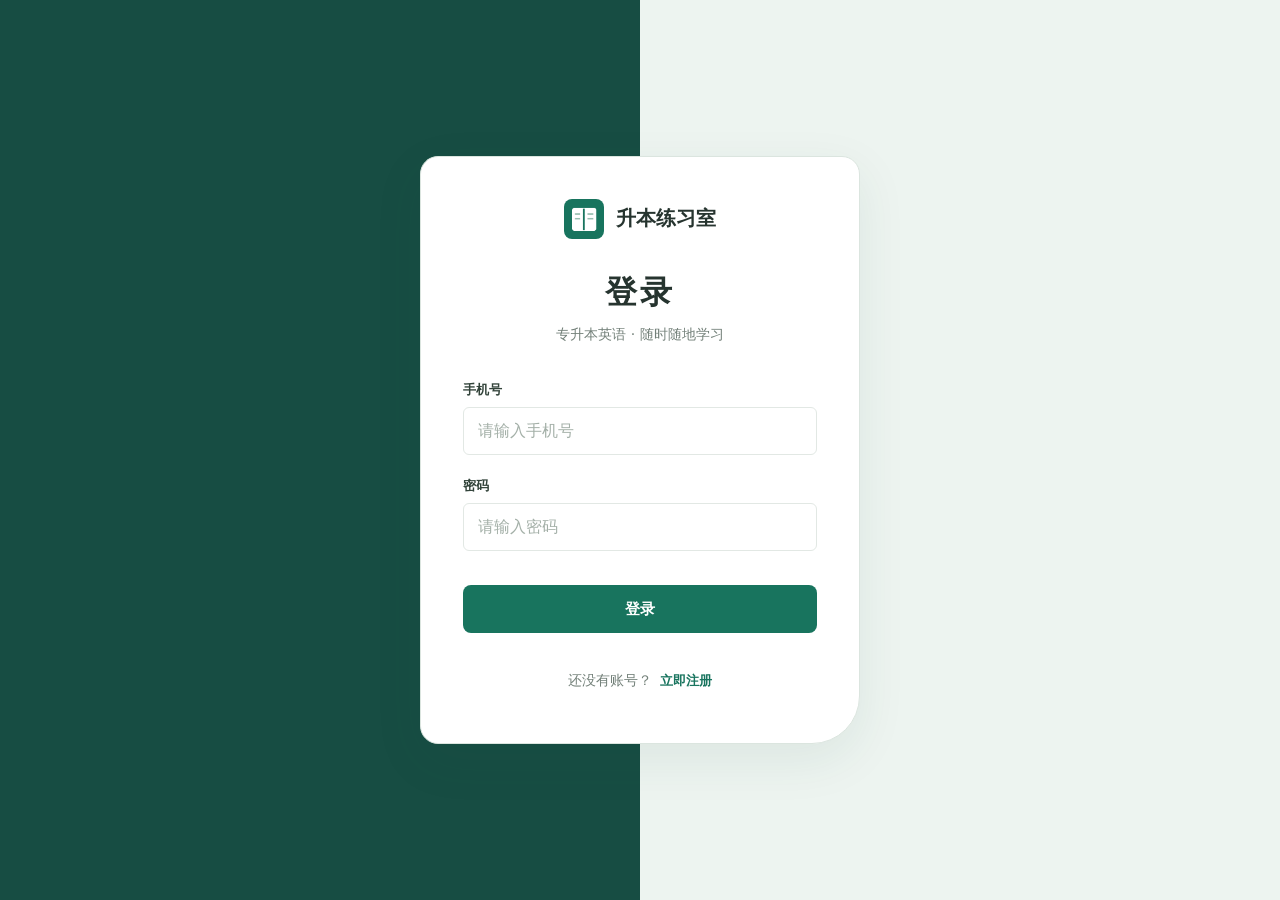
==== 网站发布包/index.html @ 6a58ad05 "Add files via upload" ====
<!doctype html>
<html lang="zh-CN">
<head>
  <meta charset="UTF-8">
  <meta name="viewport" content="width=device-width, initial-scale=1">
  <meta name="theme-color" content="#18745e">
  <meta name="description" content="专升本英语练习：500道原创单选、照片原题、随机模拟、错题解析与金币修为。">
  <title>升本练习室 · 专升本英语</title>
  <link rel="icon" href="./学习图标.png" type="image/png">
  <link rel="stylesheet" href="./样式.css">
  <link rel="stylesheet" href="./升级样式.css">
  <link rel="stylesheet" href="./主题样式.css">
  <link rel="stylesheet" href="./学习样式.css">
  <script defer src="./图标.js"></script>
  <script type="module" src="./练习室.js"></script>
</head>
<body>
  <div id="应用"><div class="加载">正在打开练习室…</div></div>
  <div id="提示" role="status" aria-live="polite"></div>
  <dialog id="对话框"></dialog>
  <noscript>请启用浏览器的 JavaScript 后使用练习室。</noscript>
</body>
</html>
---- 网站发布包/样式.css ----
:root{font-family:Inter,"Microsoft YaHei","PingFang SC",system-ui,sans-serif;color:#26342f;background:#f7f9f8;font-synthesis:none;--绿:#18745e;--浅绿:#eaf4ef;--灰:#738079;--线:#e2e8e4;--红:#bc4349;--浅红:#fff0f0;letter-spacing:0}
*{box-sizing:border-box}body{margin:0}button,input,select{font:inherit}button,a,input,select{-webkit-tap-highlight-color:transparent}button,a{touch-action:manipulation}button{cursor:pointer}button:disabled{cursor:not-allowed;opacity:.48}a{color:inherit;text-decoration:none}button{border:0;background:none;color:inherit}button:focus-visible,a:focus-visible,input:focus-visible,select:focus-visible{outline:3px solid #599e89;outline-offset:3px}svg{width:20px;height:20px;flex-shrink:0;stroke-width:1.7}h1,h2,h3,p{margin:0}h1{font-size:28px;line-height:1.4;font-weight:700}h2{font-size:20px}h3{font-size:16px}small{font-size:12px}strong{font-weight:650}button,a{transition:background .16s,border-color .16s,color .16s}button:disabled:hover{transform:none}.壳{min-height:100vh}.侧栏{position:fixed;inset:0 auto 0 0;width:224px;background:#fff;border-right:1px solid var(--线);display:flex;flex-direction:column;padding:32px 18px;z-index:20}.标识{display:flex;gap:11px;align-items:center;padding:0 10px 34px}.标识 img{width:36px;height:36px}.标识 strong{font-size:18px;display:block}.标识 small{display:block;color:var(--灰);margin-top:4px}.导航标题{color:#97a09a;font-size:11px;padding:14px 16px}.导航{display:grid;gap:7px}.导航 a{display:flex;align-items:center;gap:12px;padding:13px 16px;border-radius:6px;font-size:14px;color:#64736b}.导航 a:hover{background:#f4f7f5}.导航 a.选中{background:var(--浅绿);color:var(--绿);font-weight:600}.导航 a.选中:after{content:"";width:5px;height:5px;border-radius:50%;background:var(--绿);margin-left:auto}.侧栏底部{margin-top:auto;border-top:1px solid var(--线);padding:20px 12px 0;color:var(--灰);font-size:12px;line-height:1.8}.主区{margin-left:224px}.顶栏{height:76px;border-bottom:1px solid var(--线);display:flex;justify-content:space-between;align-items:center;padding:0 40px;background:#fff;gap:16px}.面包屑{font-size:13px;color:#7d8982;display:flex;gap:12px;align-items:center}.面包屑 strong{color:#32433a;font-weight:500}.顶栏右{display:flex;align-items:center;gap:20px}.金币{display:inline-flex;align-items:center;gap:8px;color:#936717;background:#fff8e7;padding:8px 12px;border-radius:5px;font-size:13px}.金币 svg{width:18px;height:18px}.头像{width:32px;height:32px;background:var(--浅绿);color:var(--绿);border-radius:50%;display:grid;place-items:center;font-size:13px}.内容{max-width:1320px;margin:auto;padding:36px 40px 60px}.页头{display:flex;align-items:center;justify-content:space-between;gap:20px;margin-bottom:28px}.副标题{color:var(--灰);font-size:13px;line-height:1.8;margin-top:8px}.日期{font-size:12px;color:var(--灰);display:flex;align-items:center;gap:8px}.概况{display:grid;grid-template-columns:repeat(4,1fr);gap:0;border-top:1px solid var(--线);border-bottom:1px solid var(--线);padding:24px 0;margin-bottom:36px}.指标{padding:0 24px;border-right:1px solid var(--线)}.指标:first-child{padding-left:0}.指标:last-child{border:0}.指标标题{font-size:12px;color:var(--灰);display:flex;align-items:center;gap:8px}.指标标题 svg{width:16px;height:16px}.指标值{font-size:28px;font-weight:650;margin-top:12px;color:#283c31;font-variant-numeric:tabular-nums}.指标值 small{font-size:12px;font-weight:400;color:var(--灰);margin-left:6px}.分区头{display:flex;align-items:center;justify-content:space-between;gap:16px;margin:28px 0 18px}.分区头 small{color:var(--灰)}.分类网格{display:grid;grid-template-columns:repeat(4,1fr);gap:16px}.分类项{background:#fff;border:1px solid var(--线);border-radius:8px;padding:23px 20px;text-align:left;position:relative;min-height:174px}.分类项:hover{border-color:#8db9a7;background:#fcfefd}.分类项.主分类{border-color:#8db9a7}.分类图标{display:grid;place-items:center;width:42px;height:42px;border-radius:8px;background:var(--浅绿);color:var(--绿);margin-bottom:20px}.分类项:nth-child(2) .分类图标{color:#a87537;background:#fbf1e3}.分类项:nth-child(3) .分类图标{color:#4c79a1;background:#edf3fa}.分类项:nth-child(4) .分类图标{color:#a7667a;background:#f8edf1}.分类项 p{font-size:12px;color:var(--灰);margin-top:8px}.分类箭头{position:absolute;right:18px;top:24px;color:#91a298}.徽标{display:inline-flex;font-size:11px;background:#edf4ef;color:#477d61;padding:4px 8px;border-radius:4px;align-items:center;gap:4px;white-space:nowrap}.徽标.灰{background:#f1f3f2;color:#818b85}.徽标.金{background:#fff5dd;color:#a47b2d}.徽标.红{background:var(--浅红);color:var(--红)}.练习布局{display:grid;grid-template-columns:minmax(0,1fr) 270px;gap:30px}.表格{width:100%;border-collapse:collapse;font-size:13px}.表格 th{font-size:11px;font-weight:500;text-align:left;padding:13px 10px;background:#edf2ef;color:#78877d}.表格 th:first-child,.表格 td:first-child{padding-left:16px}.表格 td{padding:18px 10px;border-bottom:1px solid var(--线)}.表格 td small{display:block;color:var(--灰);margin-top:5px;line-height:1.5}.表格 tr:last-child td{border-bottom:0}.序列{color:#a4b0a8;font-size:12px;margin-right:12px}.按钮{display:inline-flex;align-items:center;justify-content:center;gap:8px;background:var(--绿);color:#fff;border:1px solid var(--绿);border-radius:5px;padding:11px 18px;font-size:13px;min-height:42px;white-space:nowrap}.按钮:hover{background:#125c49;border-color:#125c49}.按钮.次要{background:#fff;color:#496253;border-color:#ccd9d0}.按钮.次要:hover{background:#eef5f0}.按钮.轻{background:transparent;color:var(--绿);border-color:transparent;padding:8px 4px;min-height:36px}.按钮.轻:hover{background:var(--浅绿)}.按钮.小{font-size:12px;min-height:34px;padding:7px 12px}.按钮.满{width:100%}.图标按钮{display:inline-grid;place-items:center;width:38px;height:38px;border-radius:5px;color:var(--灰);position:relative}.图标按钮:hover{background:var(--浅绿);color:var(--绿)}.图标按钮[aria-pressed=true]{color:#b78620;background:#fff5db}.侧块{padding-top:20px;border-top:1px solid var(--线);margin-top:28px}.侧块 h3{margin-bottom:14px}.来源图片{width:100%;height:118px;object-fit:cover;border-radius:6px;display:block;margin-bottom:15px}.来源标题{font-size:14px}.来源数字{color:var(--灰);font-size:12px;margin-top:7px;line-height:1.8}.知识标签{display:flex;gap:7px;flex-wrap:wrap;margin:15px 0}.知识标签 span{font-size:11px;background:#edf2ef;color:#76857b;padding:5px 8px;border-radius:4px}.奖励条{padding:20px 0;display:flex;gap:14px;align-items:center;border-bottom:1px solid var(--线)}.奖励条 svg{color:#b68a2d;width:32px;height:32px}.奖励条 p{font-size:12px;color:var(--灰);margin-top:6px}.工具栏{display:flex;justify-content:space-between;gap:16px;align-items:center;flex-wrap:wrap;margin:20px 0}.分段{display:inline-flex;border-bottom:1px solid var(--线);gap:24px}.分段 button{padding:12px 0;font-size:13px;color:var(--灰);border-bottom:2px solid transparent}.分段 button.当前{color:var(--绿);border-color:var(--绿);font-weight:600}.搜索{position:relative}.搜索 input{width:220px;border:1px solid var(--线);border-radius:5px;background:#fff;padding:10px 12px 10px 35px;font-size:12px}.搜索 svg{position:absolute;top:10px;left:10px;width:16px;color:var(--灰)}.套题列表{display:grid;grid-template-columns:repeat(3,1fr);gap:18px}.套题项{background:#fff;border:1px solid var(--线);border-radius:7px;padding:22px}.套题项头{display:flex;justify-content:space-between;align-items:center;gap:10px;margin-bottom:18px}.套题项 h3{font-size:18px}.套题来源{color:var(--灰);font-size:12px;line-height:1.8;min-height:44px}.套题信息{display:flex;gap:18px;font-size:12px;color:#879389;padding:18px 0}.套题项脚{display:flex;justify-content:space-between;align-items:center;border-top:1px solid var(--线);padding-top:16px;gap:12px}.套题项脚 small{color:var(--灰)}.进度条{height:5px;background:#e5ece7;border-radius:4px;overflow:hidden;margin:14px 0}.进度条 div{height:100%;background:var(--绿);transition:width .2s}.练习头{display:flex;justify-content:space-between;align-items:center;margin-bottom:24px;gap:12px}.练习头 h1{font-size:23px}.计时{font-size:13px;color:var(--灰);display:flex;align-items:center;gap:7px;font-variant-numeric:tabular-nums}.答题布局{display:grid;grid-template-columns:minmax(0,1fr) 268px;gap:28px;align-items:start}.试题{background:#fff;border:1px solid var(--线);border-radius:8px;padding:30px}.题目头{display:flex;justify-content:space-between;align-items:center;gap:12px;padding-bottom:24px;font-size:12px;color:var(--灰)}.题目头 strong{color:var(--绿);font-size:14px}.题干{font:21px/1.8 Georgia,"Times New Roman",serif;white-space:pre-line;overflow-wrap:anywhere;margin:4px 0 28px;color:#27392e}.选项组{display:grid;gap:12px}.选项{display:flex;align-items:center;gap:15px;text-align:left;border:1px solid #dfe6e1;border-radius:5px;min-height:62px;padding:14px 17px;font:17px/1.5 Georgia,"Times New Roman",serif;width:100%;overflow-wrap:anywhere}.选项字母{font:13px system-ui;width:29px;height:29px;display:grid;place-items:center;border:1px solid var(--线);border-radius:4px;flex-shrink:0;color:#7f8b82}.选项内容{flex:1;min-width:0}.选项:hover:not(:disabled){background:#f5faf7;border-color:#8aaf9b}.选项.已选{background:#edf6f1;border-color:var(--绿)}.选项.已选 .选项字母{background:var(--绿);border-color:var(--绿);color:#fff}.选项:disabled{opacity:1;cursor:default}.选项.正确{background:#edf8f0;border-color:#47a26a;color:#277747}.选项.错误{background:var(--浅红);border-color:#d86a70;color:var(--红)}.选项 small{font:11px system-ui}.题目操作{display:flex;justify-content:space-between;align-items:center;border-top:1px solid var(--线);padding-top:24px;margin-top:30px;gap:12px}.答题卡{background:#fff;border:1px solid var(--线);border-radius:7px;padding:23px;position:sticky;top:20px}.答题卡 h3{display:flex;justify-content:space-between;align-items:center}.答题卡 h3 small{font-weight:400;color:var(--灰)}.题号网格{display:grid;grid-template-columns:repeat(5,minmax(0,1fr));gap:9px;margin:22px 0}.题号{aspect-ratio:1;min-width:0;width:100%;padding:0;display:grid;place-items:center;border:1px solid var(--线);border-radius:4px;font-size:12px;position:relative;font-variant-numeric:tabular-nums}.题号.已答{background:var(--浅绿);border-color:#b9d2c3;color:var(--绿)}.题号.正确{background:#e3f3e8;color:#237441;border-color:#9ecba9}.题号.错误{background:#fde8e9;color:#b43b46;border-color:#e4a4ab}.题号.当前{outline:2px solid var(--绿);outline-offset:2px;font-weight:700}.题号.标记:after{content:"";position:absolute;right:3px;top:3px;width:4px;height:4px;border-radius:50%;background:#c59a33}.图例{display:flex;flex-wrap:wrap;gap:12px;font-size:10px;color:var(--灰);margin-bottom:24px}.图例 span{display:flex;align-items:center;gap:5px}.色点{width:8px;height:8px;background:#f1f3f2;border:1px solid #d5dfd8;border-radius:2px}.色点.绿{background:#b2d8bd}.色点.红{background:#ebb8be}.色点.选{background:#bed9cb}.侧说明{font-size:11px;color:#929c95;line-height:1.8;margin-top:14px;text-align:center}.解析{margin-top:26px;padding-top:25px;border-top:1px solid var(--线)}.答案对照{display:flex;gap:22px;padding:14px 0;font-size:13px;flex-wrap:wrap}.对{color:#24834b}.错{color:var(--红)}.解析 p{font-size:14px;line-height:1.9;color:#53685a;margin-top:12px}.成绩条{display:flex;gap:32px;align-items:center;border-bottom:1px solid var(--线);padding:0 0 26px;margin-bottom:28px;flex-wrap:wrap}.成绩数字{font-size:44px;font-weight:650;color:var(--绿);line-height:1.2}.成绩数字 small{font-size:13px;color:var(--灰);font-weight:400}.成绩概述{display:grid;gap:10px;font-size:13px}.成绩概述 p{color:var(--灰)}.成绩奖励{margin-left:auto;color:#a8781c;background:#fff6df;padding:14px 18px;display:flex;align-items:center;gap:10px;border-radius:6px;font-size:13px}.空状态{padding:80px 20px;text-align:center}.空状态>svg{width:44px;height:44px;color:#97b5a3;margin-bottom:20px}.空状态 h2{font-size:20px}.空状态 p{color:var(--灰);font-size:13px;line-height:1.8;margin:12px 0 24px}.错题行{border-bottom:1px solid var(--线);padding:22px 0}.错题行头{display:flex;gap:10px;align-items:center;font-size:12px;color:var(--灰);margin-bottom:12px}.错题行 .题干{font-size:17px;margin-bottom:14px}.错题行详情{background:#fff;border-left:3px solid #b7d7c4;padding:18px;margin-top:15px}.错题行详情 p{font-size:13px;line-height:1.9}.余额区{display:flex;align-items:center;gap:20px;padding:28px 0;border-top:1px solid var(--线);border-bottom:1px solid var(--线);margin-bottom:25px}.余额区>svg{width:44px;height:44px;color:#b18a2d}.余额数{font-size:38px;font-weight:650;color:#8d691f}.余额区 small{color:var(--灰);display:block;margin-top:6px}.兑换空{padding:60px 0;text-align:center;border-bottom:1px solid var(--线)}.兑换空>svg{width:48px;height:48px;color:#adbfaf;margin-bottom:16px}.兑换空 p{font-size:13px;color:var(--灰);margin-top:10px}.设置行{display:flex;align-items:center;justify-content:space-between;gap:20px;padding:24px 0;border-bottom:1px solid var(--线)}.设置行 p{font-size:12px;color:var(--灰);margin-top:8px;line-height:1.8}.按钮组{display:flex;gap:10px;align-items:center;flex-wrap:wrap}.警告{border-left:3px solid #d4b164;background:#fffbef;padding:14px 18px;font-size:12px;color:#93732b;line-height:1.9;margin:20px 0}.加载{padding:80px;text-align:center;color:var(--灰)}#提示{position:fixed;left:50%;bottom:30px;transform:translateX(-50%);z-index:100;max-width:calc(100% - 32px);padding:12px 20px;background:#263b30;color:#fff;border-radius:6px;font-size:13px;box-shadow:0 6px 20px #122b2920;opacity:0;pointer-events:none;transition:opacity .15s}#提示.显示{opacity:1}dialog{border:1px solid var(--线);border-radius:8px;width:440px;max-width:calc(100% - 32px);padding:28px;color:#2c3f31}dialog::backdrop{background:#142d2260}dialog h2{font-size:20px;margin-bottom:15px}dialog p{font-size:14px;line-height:1.9;color:var(--灰)}dialog .按钮组{justify-content:flex-end;margin-top:26px}.手机导航{display:none}.隐{display:none!important}.文末{margin-top:38px;font-size:11px;color:#94a197;text-align:center}.无障碍{position:absolute;width:1px;height:1px;overflow:hidden;clip:rect(0,0,0,0)}.表格容器{overflow-x:auto}.继续条{padding:16px 20px;background:#ecf5f0;border-left:3px solid var(--绿);display:flex;justify-content:space-between;align-items:center;gap:15px;margin-bottom:26px}.继续条 p{font-size:13px;color:var(--绿)}.继续条 small{font-size:11px;color:var(--灰);display:block;margin-top:6px}
@media(min-width:1600px){.内容{padding-top:45px}.分类项{min-height:184px}}
@media(max-width:1150px){.侧栏{width:190px;padding-left:12px;padding-right:12px}.主区{margin-left:190px}.顶栏{padding:0 28px}.内容{padding:28px}.练习布局{grid-template-columns:minmax(0,1fr) 220px;gap:24px}.套题列表{grid-template-columns:repeat(2,1fr)}.分类项{padding:20px 14px}.答题布局{grid-template-columns:minmax(0,1fr) 235px;gap:18px}.答题卡{padding:18px}.试题{padding:24px}.题号网格{gap:8px}}
@media(max-width:900px){.侧栏{width:76px;padding:24px 10px}.标识{padding:0 10px 30px}.标识 div,.导航标题,.导航 a span,.侧栏底部,.导航 a.选中:after{display:none}.导航{gap:12px}.导航 a{padding:15px 16px}.主区{margin-left:76px}.练习布局{grid-template-columns:minmax(0,1fr)}.首页侧{display:none}.题干{font-size:19px}.分类网格{gap:12px}.指标{padding:0 16px}}
@media(max-width:680px){.侧栏{display:none}.主区{margin-left:0}.顶栏{height:62px;padding:0 20px}.面包屑{font-size:12px;gap:7px}.面包屑>span{display:none}.顶栏右{gap:12px}.内容{padding:25px 18px 100px}.页头{margin-bottom:24px}.页头 h1{font-size:25px}.页头 .日期{display:none}.副标题{font-size:12px}.概况{grid-template-columns:repeat(2,1fr);row-gap:22px;padding:20px 0;margin-bottom:28px}.指标{padding:0 18px}.指标:nth-child(2){border-right:0}.指标:nth-child(3){padding-left:0}.指标值{font-size:26px;margin-top:8px}.分类网格{grid-template-columns:repeat(2,1fr);gap:12px}.分类项{min-height:160px;padding:18px}.分类图标{width:36px;height:36px;margin-bottom:15px}.分类项 h3{font-size:15px}.分区头{margin:26px 0 15px}.分区头 h2{font-size:18px}.表格{min-width:0}.表格 th,.表格 td{padding:14px 7px}.表格 th:first-child,.表格 td:first-child{padding-left:8px}.表格 .手机隐藏{display:none}.序列{display:none}.按钮{padding:10px 13px;font-size:12px;min-height:42px}.套题列表{grid-template-columns:1fr}.套题项{padding:20px}.套题来源{min-height:0}.套题信息{padding:14px 0}.工具栏{align-items:flex-start}.搜索{width:100%}.搜索 input{width:100%}.分段{gap:23px}.答题布局{display:flex;flex-direction:column}.试题{padding:22px 18px;width:100%}.答题卡{position:static;width:100%;padding:20px}.题号网格{grid-template-columns:repeat(5,minmax(0,1fr));gap:10px;max-width:320px;margin:20px auto}.题号{aspect-ratio:1.3}.题干{font-size:19px;line-height:1.7}.题目头{padding-bottom:17px}.选项{font-size:17px;min-height:60px;padding:13px 12px;gap:12px}.选项 small{font-size:10px}.题目操作{gap:7px;padding-top:20px;margin-top:24px}.练习头 h1{font-size:21px}.计时{font-size:12px}.成绩条{gap:18px;padding-bottom:20px}.成绩数字{font-size:39px}.成绩奖励{margin-left:0;padding:10px 13px;width:100%;justify-content:center}.手机导航{display:flex;position:fixed;bottom:0;left:0;right:0;background:#fffffff5;backdrop-filter:blur(10px);border-top:1px solid var(--线);justify-content:space-around;padding:8px 5px max(9px,env(safe-area-inset-bottom));z-index:30}.手机导航 a{display:flex;align-items:center;flex-direction:column;gap:4px;color:#8a978e;font-size:10px;min-width:48px;padding:3px}.手机导航 a.选中{color:var(--绿)}.手机导航 svg{width:21px;height:21px}#提示{bottom:85px;width:max-content}.设置行{align-items:flex-start;flex-direction:column;gap:14px}.设置行 .按钮组{width:100%}.空状态{padding:70px 15px}.头像{display:none}.金币{font-size:12px;padding:7px 9px}.文末{line-height:1.8}.继续条{padding:14px;align-items:flex-start}.继续条 .按钮{min-width:88px}.分区头 .按钮.轻{font-size:12px}.答案对照{gap:12px}.题目头>span{max-width:70%;line-height:1.6}}
@media(prefers-reduced-motion:reduce){*{transition:none!important;scroll-behavior:auto!important}}
---- 网站发布包/升级样式.css ----
.侧栏{overflow-y:auto}.导航{gap:3px}.导航 a{padding-top:11px;padding-bottom:11px}.侧栏底部{margin-top:24px}.修为徽记{display:flex;align-items:center;gap:7px;font-size:12px;color:#7650a1;white-space:nowrap}.模拟入口{display:grid;grid-template-columns:repeat(2,minmax(0,1fr));gap:24px;border-top:1px solid var(--线);border-bottom:1px solid var(--线)}.模拟入口>a{padding:24px 8px}.模拟入口>a:hover{background:#f0f5f3}.模拟入口>a>div{display:flex;align-items:center;gap:12px;color:#326f83}.模拟入口>a:nth-child(2)>div{color:#85598a}.模拟入口 p{font-size:13px;color:var(--灰);margin:14px 0}.模拟入口 strong{font-size:12px;display:flex;align-items:center;gap:8px}.成长横栏{display:flex;align-items:center;gap:24px;padding:30px 0;margin-top:12px}.成长横栏 img{width:112px;height:96px;object-fit:cover;border-radius:4px}.成长横栏>div{flex:1;min-width:0}.成长横栏 h2{font-size:17px;line-height:1.6;margin-top:8px}.成长横栏 .进度条{max-width:420px}.套题项 h3{display:flex;align-items:center;gap:8px;font-size:17px}.套题列表{grid-template-columns:repeat(2,minmax(0,1fr))}.单模块{max-width:700px;grid-template-columns:1fr}.库存说明{font-size:12px;line-height:1.8;color:var(--灰);padding-bottom:20px}.套题来源{min-height:0}.分段 a{padding:10px 0;color:var(--灰);font-size:13px;border-bottom:2px solid transparent}.分段 a.当前{border-color:var(--绿);color:var(--绿);font-weight:600}.原题切换{margin-bottom:24px;flex-wrap:wrap}.题文区{min-width:0;width:100%}.阅读原文{padding:4px 0 30px}.原文标题{display:flex;align-items:center;gap:12px;padding-bottom:20px;border-bottom:1px solid var(--线);margin-bottom:20px;flex-wrap:wrap}.原文标题 h2{font-size:17px}.文章正文{font:19px/1.9 Georgia,"Times New Roman",serif;color:#2d363d;overflow-wrap:anywhere}.文章正文 p{margin-bottom:18px;white-space:pre-line}.文章表格{overflow:auto;margin:20px 0}.文章表格 table{border-collapse:collapse;width:100%;font-size:16px;line-height:1.7}.文章表格 td,.文章表格 th{border:1px solid #c9d2d7;padding:10px;text-align:left;white-space:pre-line;vertical-align:top}.文章表格 th{background:#eef3f6}.完形空{white-space:nowrap;color:#2f6782}.翻译输入标签{display:block;font-size:13px;color:var(--灰);margin-bottom:10px}.翻译作答{display:block;width:100%;min-height:160px;resize:vertical;border:1px solid #c9d4ce;border-radius:5px;padding:15px;font:17px/1.8 system-ui;color:#253a30;background:#fff}.翻译作答:focus-visible{outline:2px solid var(--绿);outline-offset:2px}.翻译作答[readonly]{background:#f5f7f6}.译文{white-space:pre-wrap;overflow-wrap:anywhere;font-size:17px!important}.评分要点{font-size:14px;line-height:1.9;padding-left:22px;color:#53685a}.自评控件{border:0;border-top:1px solid var(--线);margin:20px 0 0;padding:18px 0 0;display:flex;gap:12px;flex-wrap:wrap}.自评控件 legend{font-size:13px;padding:0 8px 0 0}.自评控件 label{display:flex;align-items:center;gap:5px;min-height:44px;font-size:14px;cursor:pointer}.自评控件 input{accent-color:var(--绿);width:18px;height:18px}.卡片模块名{font-size:12px;color:var(--灰);margin:20px 0 12px}.卡片模块名+.题号网格{margin:0 0 20px}.答题卡{max-height:calc(100vh - 40px);overflow-y:auto}.境界概况{border-top:1px solid var(--线);border-bottom:1px solid var(--线);padding:24px 0;margin-bottom:24px}.境界概况 h2{font-size:25px;color:#795298;margin:10px 0}.境界概况 p{color:var(--灰);font-size:13px;line-height:1.8}.修为阶梯{display:grid;grid-template-columns:repeat(3,minmax(0,1fr));border-top:1px solid var(--线)}.修为阶梯>div{padding:20px 12px;border-bottom:1px solid var(--线);display:grid;gap:8px}.修为阶梯 small{color:var(--灰)}.修为阶梯 .当前{background:#f1ebf7;color:#795298}.修为阶梯 .已达{color:var(--绿)}.奖励列表{display:flex;flex-wrap:wrap;gap:16px 32px;margin:20px 0;font-size:14px}.奖励列表>div{display:flex;gap:12px}.升级提示{text-align:center}.升级提示>svg{width:54px;height:54px;color:#956caf;margin-bottom:12px}.升级提示 h2{font-size:28px;color:#78538e;margin:16px 0}.升级提示 p{display:flex;justify-content:center;align-items:center;gap:12px;margin:10px 0}.升级提示 button{margin-top:20px}.题目头,.练习头{flex-wrap:wrap}.错题行详情 .文章正文 p{font:17px/1.9 Georgia,"Times New Roman",serif}.题目操作 .按钮组{flex-wrap:nowrap;gap:2px}
.修为阶梯{list-style:none;padding:0;margin:0}.修为阶梯>li{padding:20px 12px;border-bottom:1px solid var(--线);display:grid;grid-template-columns:24px 1fr;gap:8px;font-size:14px}.修为阶梯>li>span{grid-column:2;font-size:12px;color:var(--灰)}.修为阶梯 .徽标{width:max-content}.修为阶梯>li>svg{grid-row:span 2}
.含阅读 .试题{padding-bottom:240px}.含阅读 .选项组{position:fixed;bottom:0;left:224px;right:0;background:#fff;border-top:2px solid var(--线);padding:18px 24px;z-index:10;box-shadow:0 -4px 12px rgba(0,0,0,.06);max-height:200px;overflow-y:auto}.文章标记工具{position:sticky;top:20px;background:#fff;border:1px solid var(--线);border-radius:6px;padding:10px;margin-bottom:16px;display:flex;gap:6px;flex-wrap:wrap;z-index:5}.文章标记工具 .图标按钮小{min-height:32px;padding:6px 10px;font-size:11px;border:1px solid var(--线);border-radius:4px;background:#fff;color:var(--灰);display:flex;align-items:center;gap:5px;cursor:pointer}.文章标记工具 .图标按钮小:hover{background:var(--浅绿);color:var(--绿);border-color:var(--绿)}.文章正文 .标记{padding:2px 0;border-radius:2px}.文章正文 .标记.重点{background:linear-gradient(180deg,transparent 60%,#ffd70080 60%)}.文章正文 .标记.疑问{background:linear-gradient(180deg,transparent 60%,#ff634780 60%)}
@media(max-width:1150px){.顶栏{padding:0 24px}.模拟入口{gap:16px}.成长横栏{gap:16px}.成长横栏>.按钮{padding:10px}.答题布局{grid-template-columns:minmax(0,1fr) 220px}}
@media(max-width:900px){.顶栏右{gap:10px}.修为徽记 svg{display:none}.面包屑>span{display:none}.模拟入口>a{padding:20px 0}.成长横栏 img{width:80px;height:84px}}
@media(max-width:680px){.套题列表{grid-template-columns:1fr}.顶栏{padding:0 16px}.顶栏右>.图标按钮{display:none}.修为徽记{font-size:11px}.金币 span{display:none}.模拟入口{grid-template-columns:1fr;gap:0}.模拟入口>a+a{border-top:1px solid var(--线)}.成长横栏{flex-wrap:wrap;gap:14px}.成长横栏 h2{font-size:15px}.成长横栏>.按钮{margin-left:94px}.题文区{width:100%}.文章正文{font-size:18px;line-height:1.9}.阅读原文{padding:0 2px 18px}.答题卡{max-height:none;overflow:visible}.题号网格{max-width:none}.修为阶梯{grid-template-columns:repeat(3,minmax(0,1fr))}.修为阶梯>div{padding:16px 7px;font-size:13px}.修为阶梯 small{font-size:11px}.分段{gap:18px}.题目操作 .按钮{padding:9px 10px}.题目操作 .图标按钮{width:33px}.练习头 h1{font-size:19px}.选项{align-items:flex-start}.选项 small{align-self:center}.面包屑{min-width:0}.面包屑 strong{overflow-wrap:anywhere}.文章表格 table{font-size:15px}.套题项脚{flex-wrap:wrap}.含阅读 .选项组{left:0;padding:14px 16px;max-height:280px}.含阅读 .试题{padding-bottom:300px}.文章标记工具{position:static;margin-bottom:12px}.文章标记工具 .图标按钮小{min-height:36px;font-size:12px}}

/* 阅读和完形的独立固定答题面板 */
.含阅读{padding-bottom:330px}
.含阅读 .阅读答题窗{position:fixed;left:224px;right:0;bottom:0;z-index:20;background:var(--纸,#fff);border-top:2px solid var(--线);box-shadow:0 -8px 24px rgba(28,54,42,.12);padding:14px 30px max(16px,env(safe-area-inset-bottom));max-height:min(46vh,430px);overflow-y:auto}
.阅读答题窗 .题目头{max-width:1400px;margin:0 auto;padding:0 0 8px}
.阅读答题窗 .题干{max-width:1400px;margin:0 auto 12px;font:17px/1.55 Georgia,"Times New Roman",serif}
.阅读答题窗 .选项组{position:static;display:grid;grid-template-columns:repeat(2,minmax(0,1fr));gap:8px;max-width:1400px;margin:0 auto;max-height:none;overflow:visible;padding:0;background:transparent;border:0;box-shadow:none}
.阅读答题窗 .选项{min-height:48px;padding:9px 12px;font-size:15px;line-height:1.4}
.阅读答题窗 .题目操作{max-width:1400px;margin:12px auto 0;padding-top:12px;position:sticky;bottom:0;background:var(--纸,#fff);z-index:3}
.阅读答题窗 .解析{max-width:1400px;margin:12px auto 0;padding-top:12px}
.首页问候{display:flex;align-items:baseline;gap:10px;margin:-8px 0 24px;color:var(--绿);font-size:18px;font-weight:650}
.首页问候 small{font-size:12px;color:var(--灰);font-weight:400}
.管理员面板{margin:28px 0;border-top:1px solid var(--线);border-bottom:1px solid var(--线);padding:4px 0 20px}
.管理员表格包{overflow-x:auto;width:100%}
.管理员表格{min-width:760px}
.管理员表格 .按钮{white-space:nowrap}
@media(max-width:1150px){.含阅读 .阅读答题窗{left:190px}}
@media(max-width:900px){.含阅读 .阅读答题窗{left:76px;padding-left:20px;padding-right:20px}}
@media(max-width:680px){.含阅读{padding-bottom:430px}.含阅读 .阅读答题窗{left:0;right:0;padding:10px 12px max(12px,env(safe-area-inset-bottom));max-height:55vh;overflow-y:auto}.阅读答题窗 .题目头{padding-bottom:6px}.阅读答题窗 .题干{font-size:15px;line-height:1.4;margin-bottom:8px}.阅读答题窗 .选项组{grid-template-columns:1fr;gap:5px}.阅读答题窗 .选项{min-height:40px;font-size:13px;line-height:1.3;padding:7px 8px}.阅读答题窗 .题目操作{margin-top:7px;padding-top:7px;gap:5px;background:var(--纸,#fff)}.阅读答题窗 .题目操作>.按钮{flex:1;justify-content:center;min-height:38px;padding:7px 8px;font-size:12px}.阅读答题窗 .题目操作 .按钮组{flex:0 0 auto}.含阅读 .完形原文 .文章正文{font-size:15px;line-height:1.75}.管理员表格{min-width:760px}}
---- 网站发布包/主题样式.css ----
:root[data-主题="夜间"]{--绿:#67d3b0;--浅绿:#183c35;--灰:#a8b8b1;--线:#30433e;color:#edf7f2;background:#111c1a}
:root[data-主题="夜间"] body{background:#111c1a;color:#edf7f2}:root[data-主题="夜间"] .侧栏,:root[data-主题="夜间"] .顶栏,:root[data-主题="夜间"] .套题项,:root[data-主题="夜间"] .试题,:root[data-主题="夜间"] .答题卡{background:#172723;border-color:#30433e}:root[data-主题="夜间"] .选项,:root[data-主题="夜间"] .翻译作答{background:#14221f;border-color:#3b554c;color:#edf7f2}:root[data-主题="夜间"] .手机导航{background:#172723f2}
:root[data-主题="靛蓝"]{--绿:#4357a6;--浅绿:#edf0ff;--灰:#68718a;--线:#dfe3f1;--红:#b44b63;--浅红:#fff0f3;background:#f7f8fd}:root[data-主题="靛蓝"] .按钮{background:#4357a6;border-color:#4357a6}:root[data-主题="靛蓝"] .分类图标{background:#edf0ff;color:#4357a6}
:root[data-主题="暖橙"]{--绿:#b45f2c;--浅绿:#fff1e7;--灰:#88766b;--线:#eee0d5;--红:#b33e4e;--浅红:#fff0f0;background:#fffaf6}:root[data-主题="暖橙"] .按钮{background:#b45f2c;border-color:#b45f2c}:root[data-主题="暖橙"] .分类图标{background:#fff1e7;color:#b45f2c}
.主题选择{display:flex;gap:8px;flex-wrap:wrap}.主题选择 button{display:inline-flex;align-items:center;gap:7px;border:1px solid var(--线);border-radius:6px;padding:8px 10px;color:var(--灰);background:transparent;font-size:12px}.主题选择 button.当前{border-color:var(--绿);color:var(--绿);background:var(--浅绿)}.主题色{width:13px;height:13px;border-radius:50%;background:#18745e}.主题色.夜间{background:#172723}.主题色.靛蓝{background:#4357a6}.主题色.暖橙{background:#b45f2c}
.完形原文 .文章正文{background:linear-gradient(90deg,#fbfdfc,#f5faf7);padding:22px 24px;border:1px solid var(--线);border-radius:7px}.完形原文 .完形空{display:inline-block;margin:0 2px;color:var(--绿);font-family:system-ui;font-weight:700}.完形原文 .文章正文 p{margin-bottom:14px}
---- 网站发布包/学习样式.css ----
/* 学习书桌：文章优先，答题操作始终可达。 */
:root{--绿:#206c59;--浅绿:#e7f1ec;--灰:#697e76;--线:#dbe5df;--纸:#fff;--底:#f0f5f3;--墨:#223e36;--深:#174d43;--红:#b6444f;--浅红:#fff0f1;--答题窗高度:340px;color:var(--墨);background:var(--底);font-family:"Microsoft YaHei","PingFang SC",system-ui,sans-serif}
:root[data-主题="靛蓝"]{--绿:#465db0;--浅绿:#eaf0ff;--灰:#64718c;--线:#dce3f1;--深:#293e79;--底:#f1f4fa}
:root[data-主题="暖橙"]{--绿:#a0522b;--浅绿:#fbecdf;--灰:#826c5d;--线:#eadbcf;--深:#714326;--底:#faf4ee}
:root[data-主题="夜间"]{--绿:#88dbc0;--浅绿:#25443b;--灰:#b0c3bc;--线:#39534a;--纸:#1c3029;--底:#13221d;--墨:#edf6f0;--深:#132d25;--红:#ff9ca5;--浅红:#462c32;color-scheme:dark}
body{color:var(--墨);background:var(--底)}
.侧栏{background:var(--深);color:#f3fbf6;border:0;padding-top:34px}
.标识 strong{letter-spacing:.04em}.标识 small{color:#c2d6cb}.导航{margin-top:6px;gap:5px}.导航 a{color:#d2e3da;border-radius:9px;min-height:45px}.导航 a:hover{background:#ffffff12}.导航 a.选中{background:#fff;color:var(--深);box-shadow:0 3px 8px #09251b18}.导航 a.选中:after{display:none}.侧栏底部{color:#c2d6cb;border-color:#ffffff30;margin-top:auto;padding-top:20px}
.顶栏{background:var(--纸);height:70px}.面包屑 strong,.指标值,.题干,.文章正文{color:var(--墨)}.内容{max-width:1400px;padding-top:32px}.页头 h1{font-family:"STSong","SimSun",serif;font-size:30px;letter-spacing:.03em}.战力徽记{font-size:12px;display:flex;align-items:center;gap:6px;color:var(--灰);white-space:nowrap}.修为徽记{color:var(--绿)}
.学习欢迎{display:grid;grid-template-columns:minmax(0,1fr) 220px;gap:32px;padding:34px 38px;margin-bottom:28px;background:var(--纸);border:1px solid var(--线);border-radius:18px 18px 52px 18px}.学习欢迎 .首页问候{font-size:14px;margin:0 0 14px;font-weight:500}.学习欢迎 h1{font:600 34px/1.5 "STSong","SimSun",serif;letter-spacing:.04em}.学习欢迎 p:not(.首页问候){margin-top:10px;font-size:13px;color:var(--灰);line-height:1.8}.学习欢迎 .按钮{margin-top:24px}.欢迎书签{background:var(--深);color:#effaf3;border-radius:8px 8px 44px 8px;padding:20px;display:flex;flex-direction:column;align-items:center;justify-content:center;gap:16px;text-align:center}.欢迎书签>svg{width:48px;height:48px;stroke-width:1}.欢迎书签>span{font-size:12px;border-bottom:1px solid #ffffff50;padding-bottom:8px}.欢迎书签 strong{font:16px/1.6 "STSong","SimSun",serif}.欢迎书签 a{font-size:11px;color:#cde1d5;text-decoration:underline;text-underline-offset:4px}
.概况{border-top:0;padding-top:4px;margin-bottom:28px}.指标值{font-size:26px}.分类项{border-radius:12px;min-height:160px;background:var(--纸);border-color:var(--线);padding:22px}.分类项.主分类{border-color:var(--线)}.分类项:hover{background:var(--纸);border-color:var(--绿)}.分类图标{border-radius:50%;width:42px;height:42px}.模拟入口{gap:30px}.模拟入口>a{padding:24px 12px}.模拟入口>a:hover{background:var(--浅绿)}.模拟入口>a>div,.模拟入口>a:nth-child(2)>div{color:var(--墨)}.模拟入口 strong{color:var(--绿);font-weight:500}.成长横栏{border-top:1px solid var(--线);margin-top:28px}.成长横栏 img{display:none}.成长横栏 h2{font-weight:500}.成长横栏 .徽标{background:var(--浅绿);color:var(--绿)}
.按钮{border-radius:8px;min-height:44px;background:var(--绿);border-color:var(--绿)}.按钮:hover{background:var(--深);border-color:var(--深)}.按钮.次要{background:var(--纸);color:var(--绿);border-color:var(--线)}.按钮.次要:hover{background:var(--浅绿);border-color:var(--绿)}.按钮.轻{background:transparent;border-color:transparent;color:var(--绿)}.按钮.轻:hover{background:var(--浅绿)}.按钮.小{min-height:38px}.套题项,.试题,.答题卡{background:var(--纸);border-radius:12px;border-color:var(--线)}.套题项{padding:26px}.套题项头{gap:16px}.套题项 h3{font-size:19px}.套题信息{padding:18px 0}.徽标{background:var(--浅绿);color:var(--绿)}.套题列表{gap:22px}.继续条{background:var(--浅绿);border-radius:0 8px 8px 0}.试题{padding:32px}.题干{font-size:22px;line-height:1.8}
.答题卡 h3{font-size:16px}.题号{min-height:35px;border-radius:6px}.题号网格{gap:8px}.题号.已答{background:var(--浅绿);color:var(--绿)}.选项{background:var(--纸);border-color:var(--线);border-radius:8px}.选项:hover:not(:disabled){background:var(--浅绿);border-color:var(--绿)}.选项.已选{background:var(--浅绿);color:var(--墨);border-color:var(--绿)}.选项.已选 .选项字母{background:var(--绿);color:var(--纸)}.选项.正确{background:#e3f4e8;color:#246a3c;border-color:#6cb486}.选项.错误{background:var(--浅红);color:var(--红);border-color:var(--红)}.表格 th{background:var(--浅绿);color:var(--灰)}.评分要点,.解析 p{color:var(--墨)}.翻译作答{color:var(--墨);background:var(--纸);border-color:var(--线)}
.阅读原文{background:var(--纸);padding:26px 30px;border:1px solid var(--线);border-radius:12px;position:relative}.原文标题{gap:12px;padding-bottom:18px;margin-bottom:22px}.原文标题 h2{font:600 19px/1.7 "STSong","SimSun",serif}.文章正文{font:19px/1.95 Georgia,"Times New Roman",serif;max-width:74ch;margin:0 auto}.文章正文 p{margin-bottom:22px}.完形原文 .文章正文{background:transparent;padding:0;border:0;border-radius:0;font-size:18px}.完形原文 .文章正文 p{margin-bottom:22px}.文章标记工具{position:sticky;top:10px;display:flex;align-items:center;background:var(--纸);border-color:var(--线);padding:7px;margin:0 0 20px;border-radius:8px;box-shadow:0 2px 8px #133f2710}.文章标记工具 .图标按钮小{background:var(--纸);color:var(--墨);border-color:var(--线);min-height:40px;font-size:12px;padding:8px}.标记说明{font-size:11px;line-height:1.5;color:var(--灰);margin-left:auto}.文章正文 .标记.重点{color:inherit;background:#f8d85e66;border-radius:2px}.文章正文 .标记.疑问{color:inherit;background:#eaa3bd55;border-bottom:1px dashed #b24d77}.文章正文 .完形空{font:600 .82em/1.5 system-ui;display:inline-block;padding:3px 5px;color:var(--绿);border-bottom:1px dashed var(--绿);border-radius:3px;min-height:30px;white-space:nowrap;background:var(--浅绿)}.文章正文 .完形空:hover{outline:1px solid var(--绿)}
.含阅读{padding-bottom:calc(var(--答题窗高度) + 28px)}
.含阅读 .阅读答题窗{position:fixed;left:224px;right:0;bottom:0;z-index:45;background:var(--纸);padding:12px 30px max(12px,env(safe-area-inset-bottom));max-height:48vh;max-height:48dvh;display:flex;flex-direction:column;overflow:hidden;border-top:1px solid var(--线);box-shadow:0 -6px 30px #174d431a;border-radius:16px 16px 0 0;gap:0}
.阅读答题窗 .题目头{flex-shrink:0;width:100%;max-width:1160px;padding:0 0 8px;gap:10px;flex-wrap:nowrap}.阅读答题窗 .题目头 strong{font-size:13px;white-space:nowrap}.阅读答题窗 .题目头 .按钮{margin-left:auto;min-height:32px;padding:4px;font-size:11px}.答题窗滚动区{min-height:0;overflow-y:auto;overscroll-behavior:contain;scrollbar-gutter:stable;width:100%;max-width:1160px;margin:0 auto;padding-right:5px}.阅读答题窗 .题干{font-size:18px;margin:4px 0 12px;line-height:1.6;max-width:none}.含阅读 .阅读答题窗 .选项组{position:static;display:grid;grid-template-columns:repeat(2,minmax(0,1fr));gap:7px;padding:0;border:0;box-shadow:none;background:transparent;max-height:none;overflow:visible}.阅读答题窗 .选项{min-height:46px;font-size:16px;line-height:1.45;padding:8px 12px;gap:10px;align-items:center}.阅读答题窗 .选项字母{width:25px;height:25px}.阅读答题窗 .题目操作{position:static;flex-shrink:0;width:100%;max-width:1160px;margin:9px auto 0;padding-top:9px;background:var(--纸);gap:10px}.阅读答题窗 .题目操作>.按钮{min-width:108px;min-height:42px}.阅读答题窗 .解析{margin:14px 0}.阅读答题窗.已收起 .答题窗滚动区,.阅读答题窗.已收起 .题目操作{display:none}.阅读答题窗.已收起 .题目头{padding:0}.文章练习中 .手机导航{display:none}.文章练习中 #提示{bottom:calc(var(--答题窗高度) + 16px)}
.设置行{padding:26px 0}.设置行 h3{display:flex;align-items:center;gap:12px}.设置行 p{max-width:66ch;font-size:13px}.同步状态{font:12px/1.6 system-ui;padding:3px 8px;border-radius:5px;background:var(--浅绿);color:var(--绿)}[data-state="待同步"]{color:var(--红)}.管理员面板{background:var(--纸);padding:4px 22px 22px;border:1px solid var(--线);border-radius:12px}.管理员面板 .分区头{flex-wrap:wrap}.管理员表格包{scrollbar-width:thin}.管理员表格 td{white-space:nowrap}.主题选择 button{min-height:42px}.手机导航{background:var(--纸);border-color:var(--线)}dialog{background:var(--纸);color:var(--墨);border-radius:16px;padding:30px}dialog p{color:var(--灰)}.警告{background:var(--浅绿);color:var(--墨);border-color:var(--绿)}.空状态{max-width:680px;margin:auto}.空状态 p{overflow-wrap:anywhere}
:root[data-主题="夜间"] .侧栏{background:var(--深)}:root[data-主题="夜间"] .分类项,:root[data-主题="夜间"] .顶栏,:root[data-主题="夜间"] .试题,:root[data-主题="夜间"] .套题项,:root[data-主题="夜间"] .答题卡,:root[data-主题="夜间"] .选项,:root[data-主题="夜间"] .翻译作答{background:var(--纸);color:var(--墨);border-color:var(--线)}:root[data-主题="夜间"] .选项.已选{background:var(--浅绿)}:root[data-主题="夜间"] .按钮:not(.次要):not(.轻){color:#102e24}:root[data-主题="夜间"] .选项.正确{background:#244f36;color:#b6f1c8;border-color:#7fb88e}:root[data-主题="夜间"] .选项.错误{background:var(--浅红);color:var(--红);border-color:var(--红)}:root[data-主题="夜间"] .题号.正确{background:#244f36;color:#b6f1c8}:root[data-主题="夜间"] .题号.错误{background:var(--浅红);color:var(--红)}:root[data-主题="夜间"] .对{color:#8de2ad}:root[data-主题="夜间"] .分类图标,:root[data-主题="夜间"] .徽标{background:var(--浅绿);color:var(--绿)}:root[data-主题="夜间"] .金币{background:#423c28;color:#f0cf82}:root[data-主题="夜间"] .导航 a.选中{background:var(--浅绿);color:var(--绿)}:root[data-主题="夜间"] .文章表格 th{background:var(--浅绿)}:root[data-主题="夜间"] .修为阶梯 .当前{background:var(--浅绿);color:var(--绿)}
@media(min-width:1400px){.含阅读 .题文区{padding-left:28px}.文章标记工具{margin-left:-55px;width:calc(100% + 55px)}}
@media(max-width:1150px){.含阅读 .阅读答题窗{left:190px}.学习欢迎{grid-template-columns:minmax(0,1fr) 170px;padding:28px;gap:20px}.学习欢迎 h1{font-size:30px}.阅读原文{padding:24px}.内容{padding:28px}.标记说明{width:100%;margin-left:4px}}
@media(max-width:900px){.侧栏{padding-top:25px}.含阅读 .阅读答题窗{left:76px;padding-left:20px;padding-right:20px}.学习欢迎{grid-template-columns:1fr 160px}.阅读原文{padding:22px}.答题布局{grid-template-columns:minmax(0,1fr) 190px}.答题卡{padding:15px}}
@media(max-width:680px){.内容{padding:24px 16px 100px}.顶栏{height:60px;padding:0 16px}.顶栏右{gap:12px}.战力徽记{display:none}.学习欢迎{padding:25px 22px;border-radius:16px 16px 40px 16px;grid-template-columns:1fr;gap:0;margin-bottom:24px}.学习欢迎 h1{font-size:29px}.学习欢迎 .首页问候{font-size:13px}.学习欢迎 p:not(.首页问候){font-size:12px}.欢迎书签{display:none}.学习欢迎 .按钮{margin-top:20px}.概况{row-gap:20px;padding-bottom:20px}.指标值{font-size:25px}.指标标题{font-size:11px}.分类项{padding:18px;min-height:153px}.分类图标{margin-bottom:15px}.模拟入口>a{padding:22px 4px}.成长横栏>.按钮{margin-left:0}.套题项{padding:22px}.页头 h1{font-size:27px}.答题布局{display:flex;gap:22px}.练习头{margin-bottom:18px}.练习头 h1{font-size:18px}.阅读原文{padding:18px 16px;border-radius:10px}.文章正文{font-size:17px;line-height:1.85}.完形原文 .文章正文{font-size:16px;line-height:1.85}.原文标题{margin-bottom:18px;padding-bottom:14px}.原文标题 h2{font-size:16px}.文章标记工具{top:0;padding:5px;margin-bottom:14px;gap:5px}.文章标记工具 .图标按钮小{font-size:12px;min-height:38px}.标记说明{font-size:10px;line-height:1.5}.含阅读 .阅读答题窗{left:0;right:0;max-height:55vh;max-height:55dvh;padding:9px 12px max(9px,env(safe-area-inset-bottom));border-radius:14px 14px 0 0}.阅读答题窗 .题目头{padding-bottom:5px;gap:6px}.阅读答题窗 .题目头 strong{font-size:12px}.阅读答题窗 .题目头>span{font-size:10px;max-width:none}.阅读答题窗 .题目头 .按钮{font-size:10px}.阅读答题窗 .题目头 svg{width:15px;height:15px}.阅读答题窗 .题干{font-size:16px;line-height:1.5;margin:3px 0 9px}.含阅读 .阅读答题窗 .选项组{grid-template-columns:1fr;gap:6px}.阅读答题窗 .选项{font-size:15px;line-height:1.4;min-height:44px;padding:8px;gap:8px}.阅读答题窗 .题目操作{margin-top:8px;padding-top:8px;gap:8px}.阅读答题窗 .题目操作>.按钮{font-size:12px;min-height:44px;min-width:0;flex:1;padding:8px}.阅读答题窗 .题目操作 .按钮组{flex:0 0 auto}.阅读答题窗 .题目操作 .图标按钮{width:36px;height:40px}.含阅读{padding-bottom:calc(var(--答题窗高度) + 24px)}.含阅读 .答题卡{width:100%}.含阅读 .题号{aspect-ratio:1.3}.管理员面板{padding-left:14px;padding-right:14px}.设置行 .按钮组{gap:8px}.设置行 .按钮组>.按钮{flex:1}.设置行 h3{font-size:16px}.表格 .按钮{padding:8px}.试题{padding:24px 18px}}
@media(max-height:500px) and (orientation:landscape){.含阅读 .阅读答题窗{max-height:68dvh}.含阅读 .阅读答题窗 .选项组{grid-template-columns:repeat(2,minmax(0,1fr))}.阅读答题窗 .题目头{padding-bottom:2px}.阅读答题窗 .题目操作{padding-top:5px;margin-top:5px}.阅读答题窗 .选项{min-height:38px}.阅读答题窗 .题目操作>.按钮{min-height:36px}}
@media(prefers-reduced-motion:reduce){*{scroll-behavior:auto!important;animation:none!important;transition:none!important}}
:root[data-主题] .按钮.次要{background:var(--纸);color:var(--绿);border-color:var(--线)}:root[data-主题] .按钮.轻{background:transparent;border-color:transparent;color:var(--绿)}:root[data-主题="夜间"] .按钮:not(.次要):not(.轻):hover{background:#acebd4;border-color:#acebd4}
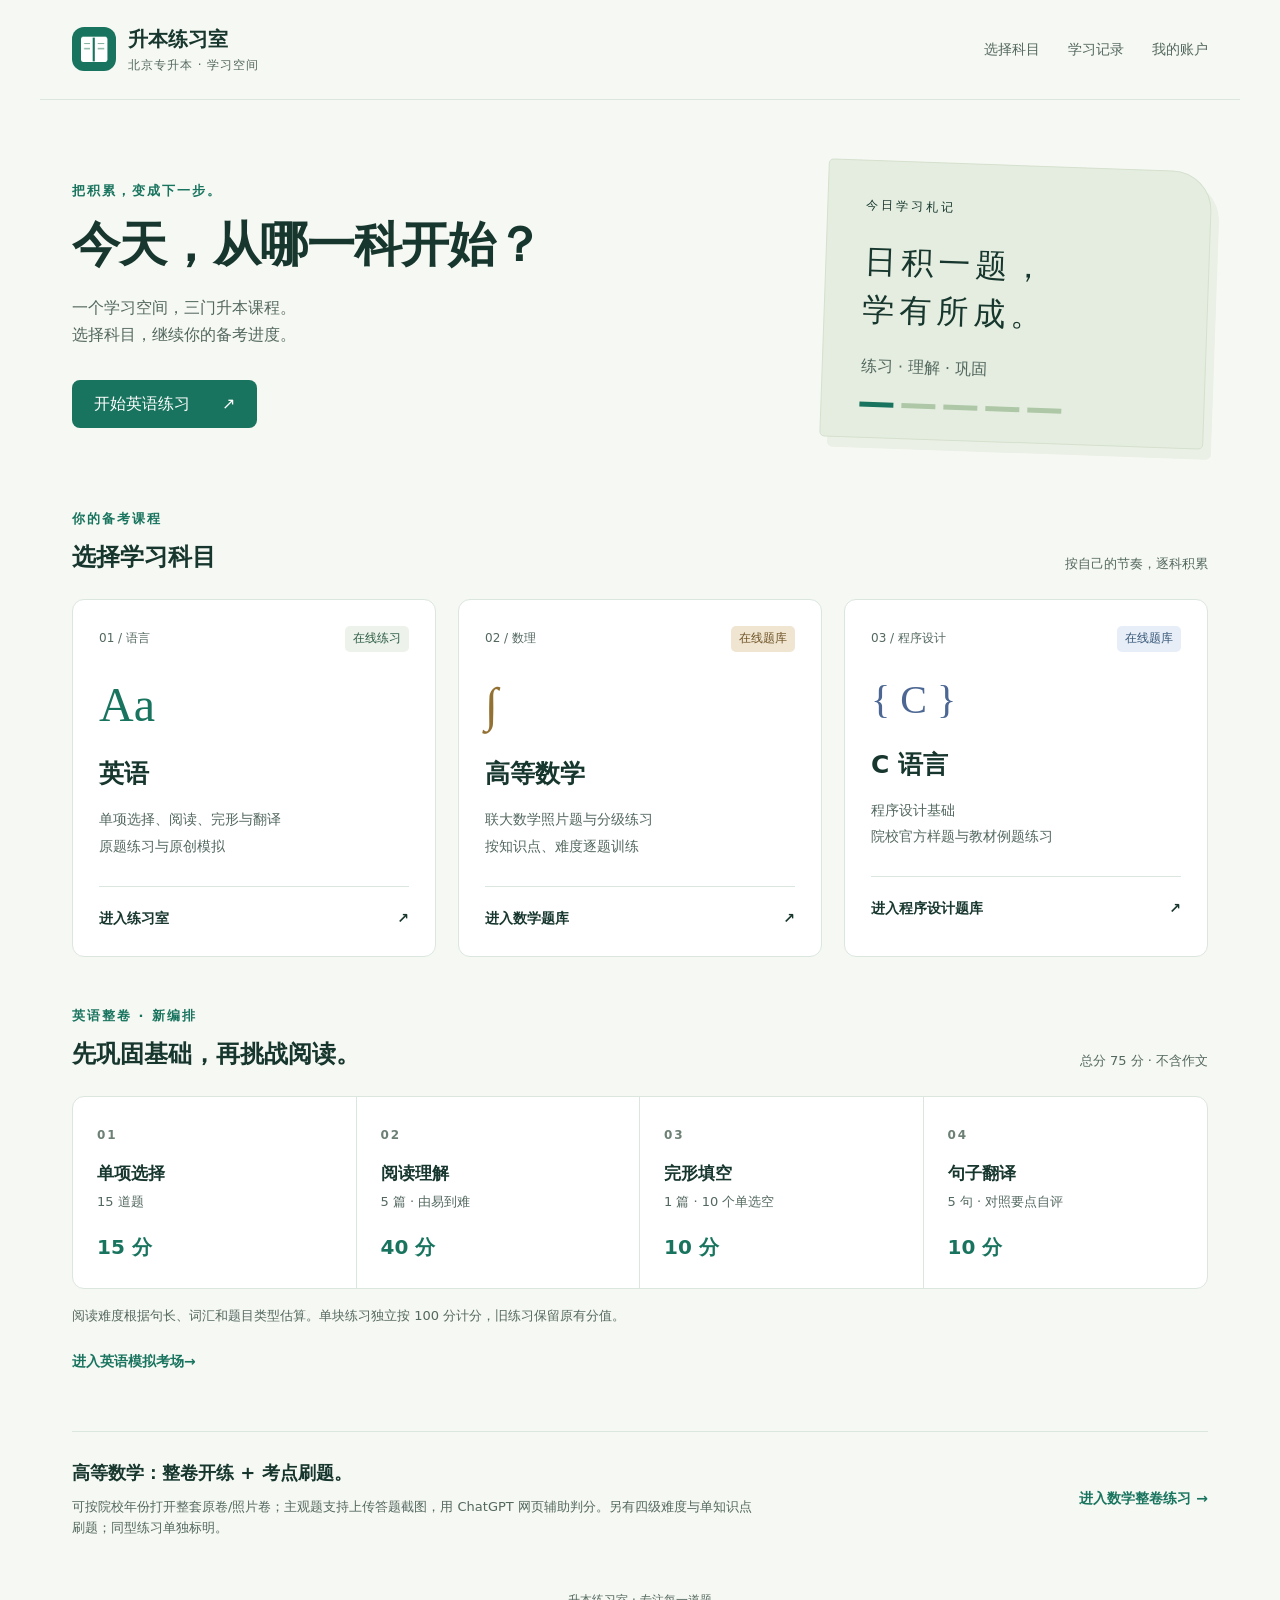
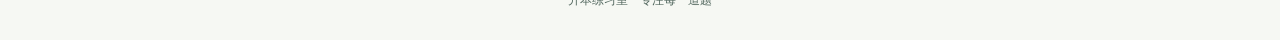
==== commit a4ffb83f: "feat: ChatGPT网页判题、填空截图与北石化2023高数卷 - 新增 AI判题：截图压缩、打开 chatgpt.com、粘贴结果写入自评 - 专业课主观题支持上传/粘贴截图；英语翻译可选 Ch" ====
--- a/网站发布包/index.html
+++ b/网站发布包/index.html
@@ -4,20 +4,27 @@
   <meta charset="UTF-8">
   <meta name="viewport" content="width=device-width, initial-scale=1">
   <meta name="theme-color" content="#18745e">
-  <meta name="description" content="专升本英语练习：500道原创单选、照片原题、随机模拟、错题解析与金币修为。">
-  <title>升本练习室 · 专升本英语</title>
+  <meta name="description" content="北京专升本学习空间：英语、高等数学和C语言在线答题。">
+  <title>升本练习室 · 科目首页</title>
   <link rel="icon" href="./学习图标.png" type="image/png">
-  <link rel="stylesheet" href="./样式.css">
-  <link rel="stylesheet" href="./升级样式.css">
-  <link rel="stylesheet" href="./主题样式.css">
-  <link rel="stylesheet" href="./学习样式.css">
-  <script defer src="./图标.js"></script>
-  <script type="module" src="./练习室.js"></script>
+  <link rel="stylesheet" href="./科目首页.css">
+  <script type="module" src="./科目首页.js"></script>
 </head>
 <body>
-  <div id="应用"><div class="加载">正在打开练习室…</div></div>
-  <div id="提示" role="status" aria-live="polite"></div>
-  <dialog id="对话框"></dialog>
-  <noscript>请启用浏览器的 JavaScript 后使用练习室。</noscript>
+  <a class="跳过导航" href="#主内容">跳到主要内容</a>
+  <header class="首页顶栏"><a class="首页标识" href="./index.html"><img src="./学习图标.png" alt=""><span>升本练习室<small>北京专升本 · 学习空间</small></span></a><nav aria-label="首页导航"><a href="#科目">选择科目</a><a href="./英语.html#记录">学习记录</a><a href="./login.html">我的账户</a></nav></header>
+  <main id="主内容" class="首页内容">
+    <section class="首页欢迎"><div><p class="首页眉题">把积累，变成下一步。</p><h1>今天，从哪一科开始？</h1><p>一个学习空间，三门升本课程。<br>选择科目，继续你的备考进度。</p><a class="首页按钮" href="./英语.html">开始英语练习 <span aria-hidden="true">↗</span></a></div><aside class="学习札记"><span>今日学习札记</span><h2>日积一题，<br>学有所成。</h2><p>练习 · 理解 · 巩固</p><div class="札记刻度" aria-hidden="true"><b></b><b></b><b></b><b></b><b></b></div></aside></section>
+    <section id="科目" aria-labelledby="科目标题"><div class="首页分区头"><div><p class="首页眉题">你的备考课程</p><h2 id="科目标题">选择学习科目</h2></div><span>按自己的节奏，逐科积累</span></div>
+      <div class="科目网格">
+        <a class="科目卡 英语卡" href="./英语.html"><div class="科目标记"><span>01 / 语言</span><span class="科目状态">在线练习</span></div><div class="科目符号" aria-hidden="true">Aa</div><h3>英语</h3><p>单项选择、阅读、完形与翻译<br>原题练习与原创模拟</p><div class="科目卡底">进入练习室 <span aria-hidden="true">↗</span></div></a>
+        <a class="科目卡 数学卡" href="./科目资料.html?科目=高等数学"><div class="科目标记"><span>02 / 数理</span><span class="科目状态">在线题库</span></div><div class="科目符号" aria-hidden="true">∫</div><h3>高等数学</h3><p>联大数学照片题与分级练习<br>按知识点、难度逐题训练</p><div class="科目卡底">进入数学题库 <span aria-hidden="true">↗</span></div></a>
+        <a class="科目卡 程序卡" href="./科目资料.html?科目=C语言"><div class="科目标记"><span>03 / 程序设计</span><span class="科目状态">在线题库</span></div><div class="科目符号" aria-hidden="true">{ C }</div><h3>C 语言</h3><p>程序设计基础<br>院校官方样题与教材例题练习</p><div class="科目卡底">进入程序设计题库 <span aria-hidden="true">↗</span></div></a>
+      </div>
+    </section>
+    <section class="英语编排" aria-labelledby="编排标题"><div class="首页分区头"><div><p class="首页眉题">英语整卷 · 新编排</p><h2 id="编排标题">先巩固基础，再挑战阅读。</h2></div><span>总分 75 分 · 不含作文</span></div><ol class="编排序列"><li><b>01</b><h3>单项选择</h3><p>15 道题</p><strong>15 分</strong></li><li><b>02</b><h3>阅读理解</h3><p>5 篇 · 由易到难</p><strong>40 分</strong></li><li><b>03</b><h3>完形填空</h3><p>1 篇 · 10 个单选空</p><strong>10 分</strong></li><li><b>04</b><h3>句子翻译</h3><p>5 句 · 对照要点自评</p><strong>10 分</strong></li></ol><p class="首页说明">阅读难度根据句长、词汇和题目类型估算。单块练习独立按 100 分计分，旧练习保留原有分值。</p><a class="首页文字链接" href="./英语.html#全套卷子模拟题">进入英语模拟考场 <span aria-hidden="true">→</span></a></section>
+    <section class="资料说明"><div><h2>高等数学：整卷开练 + 考点刷题。</h2><p>可按院校年份打开整套原卷/照片卷；主观题支持上传答题截图，用 ChatGPT 网页辅助判分。另有四级难度与单知识点刷题；同型练习单独标明。</p></div><a class="首页文字链接" href="./科目资料.html?科目=高等数学">进入数学整卷练习 →</a></section>
+  </main><footer class="首页页脚">升本练习室 · 专注每一道题</footer>
+  <noscript>可直接使用上方科目链接进入英语练习或科目资料页。</noscript>
 </body>
 </html>
--- a/网站发布包/科目首页.css
+++ b/网站发布包/科目首页.css
@@ -0,0 +1,4 @@
+:root{--主色:#18745e;--文字:#17372e;--次文字:#53685f;--边线:#dbe6df;--底色:#f6f8f3;--白色:#fff;--暖色:#efe5d1;--蓝色:#e7eef8}*{box-sizing:border-box}html{scroll-behavior:smooth}body{margin:0;background:var(--底色);color:var(--文字);font-family:"Microsoft YaHei","PingFang SC",system-ui,sans-serif;font-size:16px;line-height:1.65}a{color:inherit;text-decoration:none}a,button,input,select{touch-action:manipulation}a:focus-visible,button:focus-visible,input:focus-visible,select:focus-visible{outline:3px solid var(--主色);outline-offset:5px}.跳过导航{position:fixed;top:-100px;left:20px;padding:12px;background:var(--白色);z-index:10}.跳过导航:focus{top:10px}.首页顶栏,.首页内容,.首页页脚{max-width:1200px;margin:auto;padding-left:32px;padding-right:32px}.首页顶栏{height:100px;display:flex;align-items:center;justify-content:space-between;border-bottom:1px solid var(--边线)}.首页标识{display:flex;gap:12px;align-items:center;font-size:20px;font-weight:700}.首页标识 img{width:44px;height:44px;border-radius:12px}.首页标识 small{display:block;font-size:12px;color:var(--次文字);font-weight:400;letter-spacing:1px}.首页顶栏 nav{display:flex;gap:28px}.首页顶栏 nav a{display:flex;align-items:center;min-height:44px;color:var(--次文字);font-size:14px}.首页顶栏 nav a:hover,.首页文字链接:hover{color:var(--主色)}.首页欢迎{display:grid;grid-template-columns:1.8fr 1fr;gap:60px;align-items:center;padding:65px 0}.首页眉题{font-size:13px;color:var(--主色);letter-spacing:2px;font-weight:600;margin:0 0 12px}.首页欢迎 h1{font-size:clamp(30px,4vw,48px);letter-spacing:-1px;line-height:1.3;margin:0 0 20px}.首页欢迎 p:not(.首页眉题){color:var(--次文字)}.首页按钮{display:inline-flex;align-items:center;justify-content:space-between;gap:32px;min-height:48px;padding:10px 22px;background:var(--主色);color:var(--白色);border-radius:8px;margin-top:16px;transition:background .18s}.首页按钮:hover{background:#115540}.学习札记{background:#e4eddf;border:1px solid #d5e0ce;padding:30px 38px;border-radius:5px 40px 5px 5px;transform:rotate(2deg);box-shadow:8px 10px 0 #eaf0e5}.学习札记>span{font-size:12px;letter-spacing:3px}.学习札记 h2{font-size:32px;line-height:1.5;letter-spacing:5px;font-weight:500;margin:20px 0}.札记刻度{display:flex;gap:8px;margin-top:22px}.札记刻度 b{width:34px;height:5px;background:#aec8a7}.札记刻度 b:first-child{background:var(--主色)}.首页分区头{display:flex;align-items:end;justify-content:space-between;gap:20px;margin-bottom:24px}.首页分区头 h2{font-size:24px;line-height:1.4;margin:0}.首页分区头>span{font-size:13px;color:var(--次文字)}.科目网格{display:grid;grid-template-columns:repeat(3,minmax(0,1fr));gap:22px}.科目卡{background:var(--白色);border:1px solid var(--边线);padding:26px;border-radius:12px;transition:transform .18s,border-color .18s,box-shadow .18s}.科目卡:hover{transform:translateY(-4px);border-color:var(--主色);box-shadow:0 12px 28px #17372e0c}.科目标记{display:flex;align-items:center;justify-content:space-between;gap:8px;font-size:12px;color:var(--次文字)}.科目状态{padding:3px 8px;background:#edf3ea;border-radius:5px;color:#2b5b44;white-space:nowrap}.数学卡 .科目状态{background:var(--暖色);color:#6f5326}.程序卡 .科目状态{background:var(--蓝色);color:#375677}.科目符号{font-family:Georgia,serif;font-size:48px;line-height:1.2;margin:24px 0 20px;color:var(--主色)}.数学卡 .科目符号{color:#937133}.程序卡 .科目符号{color:#4c6793;font-size:40px}.科目卡 h3{font-size:25px;margin:0 0 12px}.科目卡 p{font-size:14px;color:var(--次文字);line-height:1.9;margin:0 0 26px}.科目卡底{display:flex;justify-content:space-between;border-top:1px solid var(--边线);padding-top:20px;font-size:14px;font-weight:600}.英语编排{padding:48px 0}.编排序列{list-style:none;display:grid;grid-template-columns:repeat(4,minmax(0,1fr));padding:0;border:1px solid var(--边线);background:var(--白色);border-radius:12px;overflow:hidden}.编排序列 li{padding:24px;border-right:1px solid var(--边线)}.编排序列 li:last-child{border:0}.编排序列 b{color:#6c8075;font-size:12px;letter-spacing:2px}.编排序列 h3{font-size:17px;margin:12px 0 4px}.编排序列 p{color:var(--次文字);font-size:13px;margin:0 0 18px}.编排序列 strong{font-size:20px;color:var(--主色)}.首页说明{color:var(--次文字);font-size:13px}.首页文字链接{font-size:14px;color:var(--主色);display:inline-flex;align-items:center;min-height:44px;font-weight:600}.资料说明{display:flex;align-items:center;justify-content:space-between;gap:30px;border-top:1px solid var(--边线);padding:26px 0}.资料说明 h2{font-size:18px;margin:0 0 8px}.资料说明 p{font-size:13px;max-width:680px;color:var(--次文字);margin:0}.资料说明 a{flex-shrink:0}.首页页脚{text-align:center;color:var(--次文字);font-size:12px;padding-top:26px;padding-bottom:30px}.资料页标题{padding:38px 0 22px}.资料页标题 h1{margin:10px 0;font-size:36px}.资料页标题 p{color:var(--次文字);max-width:800px}.科目切换{display:flex;gap:10px;flex-wrap:wrap}.科目切换 a{min-height:44px;padding:8px 16px;border:1px solid var(--边线);border-radius:6px;background:var(--白色)}.科目切换 a[aria-current]{background:var(--主色);color:var(--白色)}.资料筛选{display:flex;gap:16px;flex-wrap:wrap;align-items:end;margin:24px 0}.资料筛选 label{display:grid;gap:5px;font-size:13px;color:var(--次文字)}.资料筛选 input,.资料筛选 select{padding:10px 12px;min-height:44px;border:1px solid var(--边线);border-radius:6px;background:var(--白色);font:inherit;color:var(--文字)}.资料筛选 input{width:260px;max-width:100%}.资料清单{display:grid;gap:16px}.资料条目{background:var(--白色);border:1px solid var(--边线);border-radius:10px;padding:22px 24px}.资料条目 header{display:flex;justify-content:space-between;gap:16px;align-items:start}.资料条目 h2{font-size:18px;margin:0}.资料条目 p{font-size:14px;color:var(--次文字);margin:10px 0}.资料条目 .资料标签{font-size:12px;display:flex;gap:8px;flex-wrap:wrap;margin-top:10px}.资料标签 span{padding:3px 8px;background:var(--底色);border-radius:4px}.资料动作{display:flex;flex-wrap:wrap;gap:20px}.资料动作 a{display:inline-flex;min-height:44px;align-items:center;color:var(--主色);font-size:14px;font-weight:600}.资料统计{font-size:14px;color:var(--次文字)}.年份缺口{padding:22px 24px;background:#f0ebdf;border-radius:10px;margin:24px 0;color:#5f5030}.年份缺口 h2{font-size:17px;margin:0 0 10px}.年份缺口 p{font-size:14px;margin:6px 0}.资料空状态{padding:32px;border:1px dashed var(--边线);text-align:center}.出错信息{color:#a52a2a}
+@media(max-width:800px){.首页欢迎{gap:30px;padding:42px 0}.学习札记{padding:24px}.学习札记 h2{font-size:25px}.科目网格{gap:12px}.科目卡{padding:20px}.科目标记{flex-direction:column;align-items:start}.资料说明{align-items:start;flex-direction:column}.首页分区头>span{display:none}.编排序列 li{padding:18px}}
+@media(max-width:600px){.首页顶栏,.首页内容,.首页页脚{padding-left:20px;padding-right:20px}.首页顶栏{height:auto;min-height:84px;flex-wrap:wrap;padding-top:16px;padding-bottom:12px;gap:10px}.首页顶栏 nav{gap:20px}.首页标识{font-size:18px}.首页欢迎{grid-template-columns:1fr;gap:24px;padding:34px 0}.学习札记{display:none}.科目网格{grid-template-columns:1fr}.科目标记{flex-direction:row;align-items:center}.科目卡{position:relative;padding:24px}.科目符号{position:absolute;right:25px;top:50px;margin:14px 0}.科目卡 h3{margin-top:22px}.科目卡 p{max-width:75%}.编排序列{grid-template-columns:1fr 1fr}.编排序列 li{border-bottom:1px solid var(--边线)}.编排序列 li:nth-child(2){border-right:0}.编排序列 li:nth-child(3){border-bottom:0}.英语编排{padding:36px 0}.首页分区头 h2{font-size:22px}.资料条目 header{flex-direction:column;gap:8px}.资料筛选 label{width:100%}.资料筛选 input{width:100%}.资料页标题 h1{font-size:30px}}
+@media(prefers-reduced-motion:reduce){html{scroll-behavior:auto}.科目卡,.首页按钮{transition:none}.科目卡:hover{transform:none}.学习札记{transform:none}}
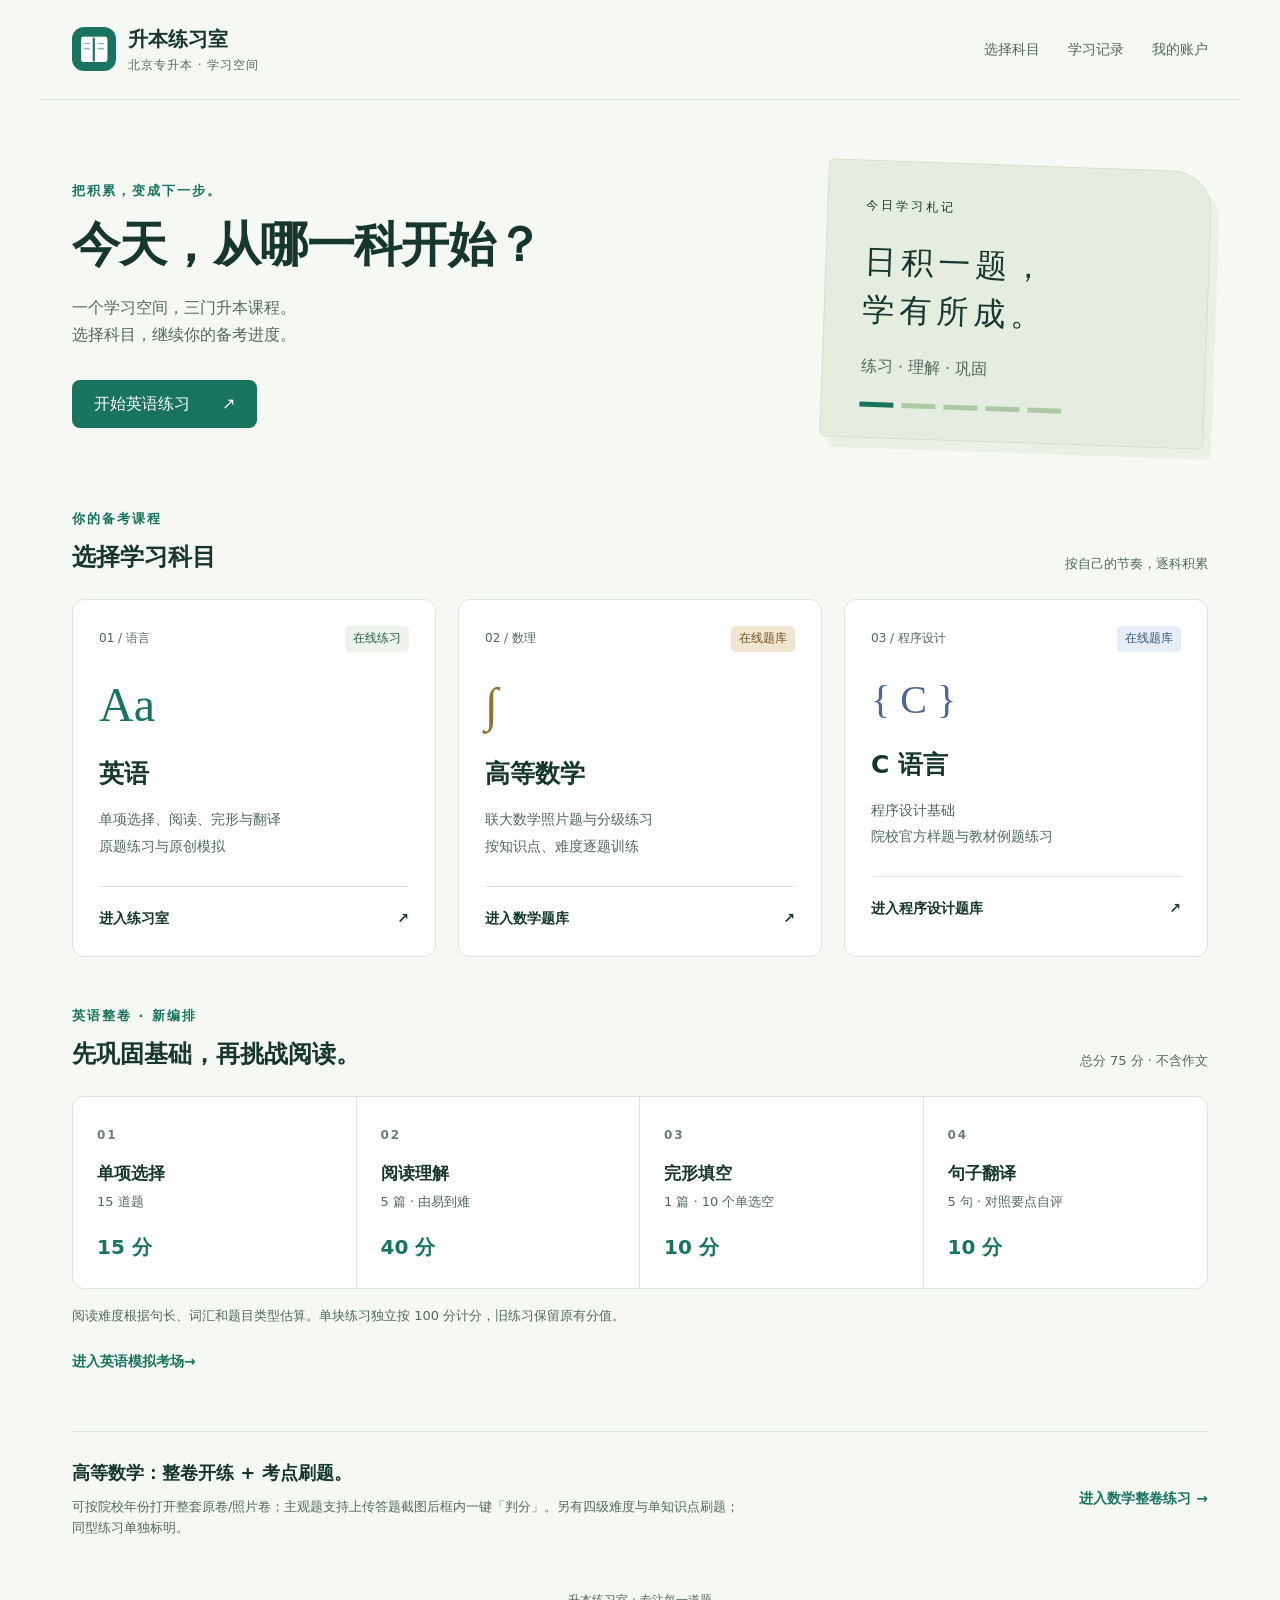
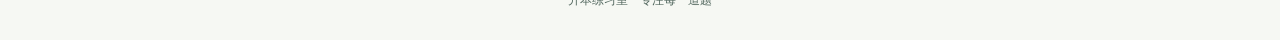
==== commit e76c6c71: "feat: 框内 AI 判分（Groq/Workers AI）与布局优化 - Worker 新增 POST /api/grade，health version 8 - 前端主按钮改为「判分」，备用复制" ====
--- a/网站发布包/index.html
+++ b/网站发布包/index.html
@@ -23,7 +23,7 @@
       </div>
     </section>
     <section class="英语编排" aria-labelledby="编排标题"><div class="首页分区头"><div><p class="首页眉题">英语整卷 · 新编排</p><h2 id="编排标题">先巩固基础，再挑战阅读。</h2></div><span>总分 75 分 · 不含作文</span></div><ol class="编排序列"><li><b>01</b><h3>单项选择</h3><p>15 道题</p><strong>15 分</strong></li><li><b>02</b><h3>阅读理解</h3><p>5 篇 · 由易到难</p><strong>40 分</strong></li><li><b>03</b><h3>完形填空</h3><p>1 篇 · 10 个单选空</p><strong>10 分</strong></li><li><b>04</b><h3>句子翻译</h3><p>5 句 · 对照要点自评</p><strong>10 分</strong></li></ol><p class="首页说明">阅读难度根据句长、词汇和题目类型估算。单块练习独立按 100 分计分，旧练习保留原有分值。</p><a class="首页文字链接" href="./英语.html#全套卷子模拟题">进入英语模拟考场 <span aria-hidden="true">→</span></a></section>
-    <section class="资料说明"><div><h2>高等数学：整卷开练 + 考点刷题。</h2><p>可按院校年份打开整套原卷/照片卷；主观题支持上传答题截图，用 ChatGPT 网页辅助判分。另有四级难度与单知识点刷题；同型练习单独标明。</p></div><a class="首页文字链接" href="./科目资料.html?科目=高等数学">进入数学整卷练习 →</a></section>
+    <section class="资料说明"><div><h2>高等数学：整卷开练 + 考点刷题。</h2><p>可按院校年份打开整套原卷/照片卷；主观题支持上传答题截图后框内一键「判分」。另有四级难度与单知识点刷题；同型练习单独标明。</p></div><a class="首页文字链接" href="./科目资料.html?科目=高等数学">进入数学整卷练习 →</a></section>
   </main><footer class="首页页脚">升本练习室 · 专注每一道题</footer>
   <noscript>可直接使用上方科目链接进入英语练习或科目资料页。</noscript>
 </body>
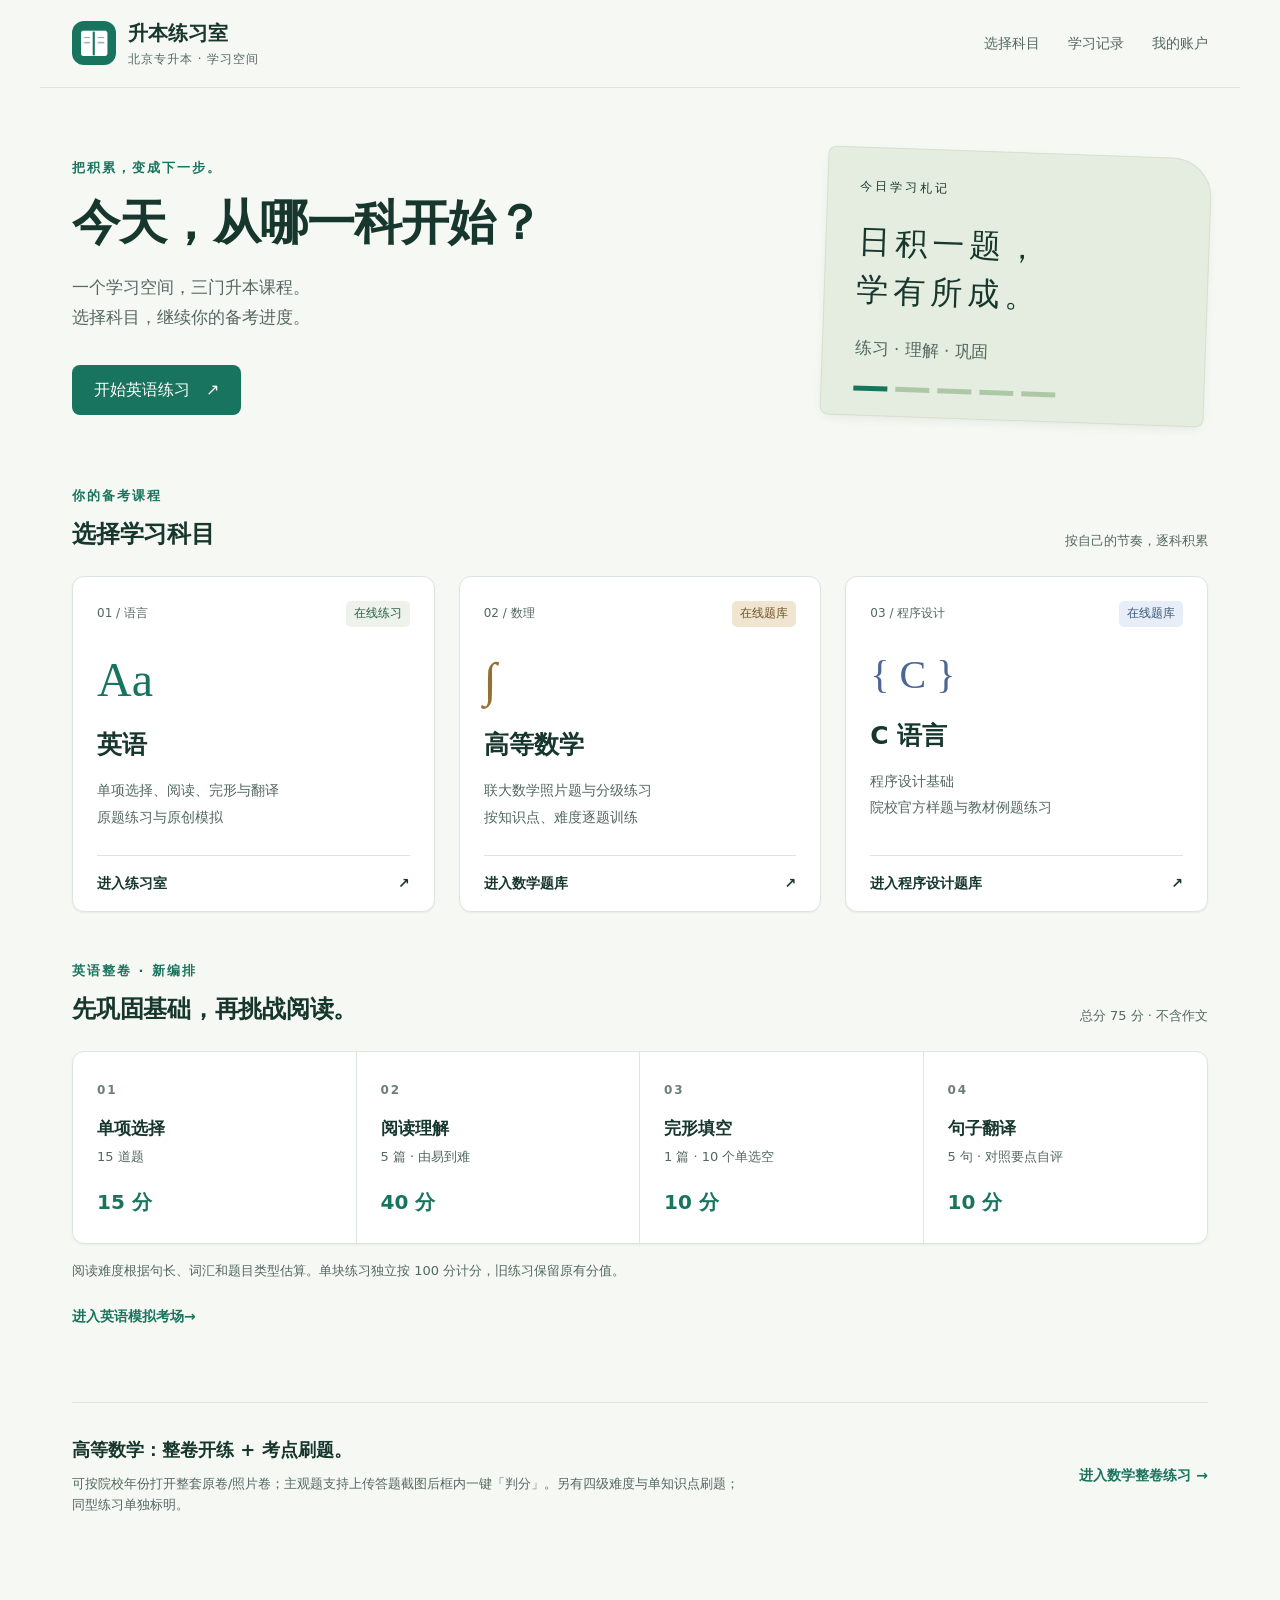
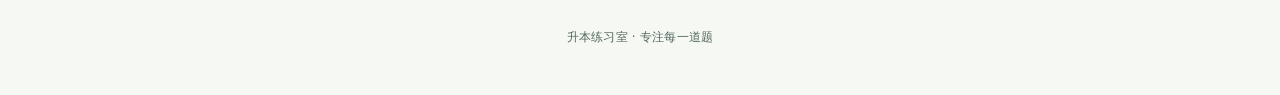
==== commit 836e712e: "feat: 前端布局抛光（间距体系 / 卡片层级 / 移动端） 参考 impeccable arrange·polish、refactoring-ui spacing、responsive-ui-qa" ====
--- a/网站发布包/index.html
+++ b/网站发布包/index.html
@@ -9,6 +9,7 @@
   <link rel="icon" href="./学习图标.png" type="image/png">
   <link rel="stylesheet" href="./科目首页.css">
   <script type="module" src="./科目首页.js"></script>
+  <link rel="stylesheet" href="./布局抛光.css">
 </head>
 <body>
   <a class="跳过导航" href="#主内容">跳到主要内容</a>
--- a/网站发布包/科目首页.css
+++ b/网站发布包/科目首页.css
@@ -2,3 +2,16 @@
 @media(max-width:800px){.首页欢迎{gap:30px;padding:42px 0}.学习札记{padding:24px}.学习札记 h2{font-size:25px}.科目网格{gap:12px}.科目卡{padding:20px}.科目标记{flex-direction:column;align-items:start}.资料说明{align-items:start;flex-direction:column}.首页分区头>span{display:none}.编排序列 li{padding:18px}}
 @media(max-width:600px){.首页顶栏,.首页内容,.首页页脚{padding-left:20px;padding-right:20px}.首页顶栏{height:auto;min-height:84px;flex-wrap:wrap;padding-top:16px;padding-bottom:12px;gap:10px}.首页顶栏 nav{gap:20px}.首页标识{font-size:18px}.首页欢迎{grid-template-columns:1fr;gap:24px;padding:34px 0}.学习札记{display:none}.科目网格{grid-template-columns:1fr}.科目标记{flex-direction:row;align-items:center}.科目卡{position:relative;padding:24px}.科目符号{position:absolute;right:25px;top:50px;margin:14px 0}.科目卡 h3{margin-top:22px}.科目卡 p{max-width:75%}.编排序列{grid-template-columns:1fr 1fr}.编排序列 li{border-bottom:1px solid var(--边线)}.编排序列 li:nth-child(2){border-right:0}.编排序列 li:nth-child(3){border-bottom:0}.英语编排{padding:36px 0}.首页分区头 h2{font-size:22px}.资料条目 header{flex-direction:column;gap:8px}.资料筛选 label{width:100%}.资料筛选 input{width:100%}.资料页标题 h1{font-size:30px}}
 @media(prefers-reduced-motion:reduce){html{scroll-behavior:auto}.科目卡,.首页按钮{transition:none}.科目卡:hover{transform:none}.学习札记{transform:none}}
+
+/* ===== arrange 节奏微调 2026-10-15 ===== */
+.首页内容{padding-bottom:clamp(2rem,4vw,3rem)}
+.首页欢迎 h1{letter-spacing:-.02em;max-width:16ch}
+.首页分区头 h2{letter-spacing:-.01em}
+.科目卡{transition:transform .18s cubic-bezier(.22,.9,.3,1),box-shadow .18s,border-color .18s}
+.编排序列 li+li{border-left:0}
+.资料条目{box-shadow:0 1px 2px rgba(20,46,38,.05)}
+.资料筛选{gap:var(--space-4,16px);margin:var(--space-5,24px) 0}
+@media(max-width:600px){
+  .首页欢迎 h1{max-width:none;font-size:clamp(1.75rem,7vw,2.25rem)}
+  .科目符号{opacity:.35}
+}
--- a/网站发布包/布局抛光.css
+++ b/网站发布包/布局抛光.css
@@ -0,0 +1,197 @@
+/* ===== 布局抛光层 2026-10-15 =====
+   依据：impeccable arrange/polish、refactoring-ui spacing、
+   responsive-ui-qa、tokyn anti-slop。保留青绿书院品牌，只调节奏与层级。 */
+
+:root{
+  /* 间距尺度：4→8→12→16→24→32→48→64（≥25% 跳变） */
+  --space-1:4px;--space-2:8px;--space-3:12px;--space-4:16px;
+  --space-5:24px;--space-6:32px;--space-7:48px;--space-8:64px;
+  /* 阴影尺度：克制、语义化 */
+  --shadow-sm:0 1px 2px rgba(20,46,38,.06);
+  --shadow-md:0 4px 14px -6px rgba(20,46,38,.14);
+  --shadow-lg:0 12px 28px -14px rgba(20,46,38,.22);
+  --radius-sm:8px;--radius-md:12px;--radius-lg:16px;
+  --content-pad:clamp(1.25rem,2.5vw,2.5rem);
+  --section-gap:clamp(1.5rem,3vw,2.5rem);
+}
+
+/* —— 全局节奏：组内紧、组间疏 —— */
+.内容{padding-top:clamp(1.5rem,3vw,2.25rem);padding-bottom:clamp(2.5rem,5vw,3.75rem)}
+.页头{margin-bottom:var(--space-6);gap:var(--space-5)}
+.分区头{margin:var(--space-6) 0 var(--space-4)}
+.概况{margin-bottom:var(--space-7);padding:var(--space-5) 0}
+.分类网格,.套题列表{gap:var(--space-5)}
+.分类项,.套题项,.试题,.答题卡,.道友卡,.境界商品,.专项卡,.学习报告,.反馈卡{
+  border-radius:var(--radius-md);
+  box-shadow:var(--shadow-sm);
+}
+.分类项:hover,.套题项:hover,.科目卡:hover{
+  box-shadow:var(--shadow-md);
+}
+.试题{padding:clamp(1.25rem,2.5vw,2rem)}
+.答题布局{gap:var(--space-6)}
+.题目操作{margin-top:var(--space-6);padding-top:var(--space-5);gap:var(--space-3)}
+.选项组{gap:var(--space-3)}
+.选项{border-radius:var(--radius-sm);min-height:48px}
+.按钮{border-radius:var(--radius-sm);min-height:44px}
+.按钮.次要{box-shadow:none}
+.按钮.轻{box-shadow:none}
+.继续条{margin-bottom:var(--space-6);border-radius:0 var(--radius-sm) var(--radius-sm) 0}
+
+/* 首页欢迎：加强组间留白，正文可读宽度 */
+.学习欢迎{
+  gap:var(--space-6);
+  padding:clamp(1.5rem,3vw,2.25rem) clamp(1.5rem,3.5vw,2.4rem);
+  margin-bottom:var(--space-7);
+  border-radius:var(--radius-lg) var(--radius-lg) 3rem var(--radius-lg);
+}
+.学习欢迎 p:not(.首页问候){max-width:62ch;line-height:1.75}
+.模拟入口{gap:var(--space-6);margin-top:var(--space-2)}
+.成长横栏{margin-top:var(--space-6);padding:var(--space-6) 0;gap:var(--space-5)}
+
+/* 科目首页（index / 科目资料） */
+.首页顶栏{height:auto;min-height:88px;padding-top:var(--space-4);padding-bottom:var(--space-4)}
+.首页欢迎{gap:clamp(2rem,5vw,3.75rem);padding:clamp(2.5rem,6vw,4rem) 0}
+.首页欢迎 p:not(.首页眉题){max-width:42ch;line-height:1.75;font-size:1.05rem}
+.首页分区头{margin-bottom:var(--space-5);align-items:flex-end}
+.科目网格{gap:var(--space-5)}
+.科目卡{
+  padding:var(--space-5) var(--space-5) var(--space-4);
+  border-radius:var(--radius-md);
+  box-shadow:var(--shadow-sm);
+  display:flex;flex-direction:column;min-height:100%;
+}
+.科目卡 p{flex:1;margin-bottom:var(--space-5)}
+.科目卡底{padding-top:var(--space-4);margin-top:auto}
+.科目符号{margin:var(--space-5) 0 var(--space-4)}
+.编排序列{border-radius:var(--radius-md);box-shadow:var(--shadow-sm);overflow:hidden}
+.编排序列 li{padding:var(--space-5)}
+.英语编排{padding:var(--space-7) 0}
+.资料说明{
+  gap:var(--space-5);
+  padding:var(--space-6) 0;
+  margin-top:var(--space-4);
+}
+.学习札记{
+  padding:var(--space-5) var(--space-6);
+  border-radius:var(--radius-sm) 2.5rem var(--radius-sm) var(--radius-sm);
+  box-shadow:var(--shadow-md);
+}
+.首页按钮{border-radius:var(--radius-sm);min-height:48px;padding:12px 22px;gap:var(--space-4)}
+.首页页脚{padding-top:var(--space-6);padding-bottom:var(--space-7);letter-spacing:.02em}
+
+/* 专业课 / AI 判分区：分组更清晰 */
+.试卷卡,.专业课试题,.数学专项,.答题导航{
+  border-radius:var(--radius-md);
+  box-shadow:var(--shadow-sm);
+}
+.资料页标题{padding:var(--space-6) 0 var(--space-5)}
+.资料页标题 p{max-width:68ch;line-height:1.75}
+.试卷卡{padding:var(--space-5) var(--space-6);margin-bottom:0}
+.试卷动作{gap:var(--space-4);margin-top:var(--space-5)}
+.专业课试题{padding:clamp(1.25rem,2.5vw,1.875rem)}
+.专业课选项{gap:var(--space-3)}
+.专业课选项行{border-radius:var(--radius-sm);min-height:52px;padding:14px 16px}
+.ai判题区{
+  margin:var(--space-5) 0;
+  padding:var(--space-4) var(--space-5);
+  border-radius:var(--radius-md);
+  box-shadow:var(--shadow-sm);
+}
+.ai截图行,.ai动作行{gap:var(--space-2);margin:var(--space-3) 0}
+.ai判分按钮,.练习按钮,.次按钮{min-height:44px;border-radius:var(--radius-sm)}
+.成绩卡{border-radius:var(--radius-md);padding:var(--space-5) var(--space-6);gap:var(--space-5)}
+.资料清单{gap:var(--space-4)}
+.数学专项{padding:var(--space-5) var(--space-6);margin:var(--space-5) 0 var(--space-6)}
+.数学筛选{gap:var(--space-4);margin:var(--space-5) 0 var(--space-3)}
+.知识点网格{gap:var(--space-3)}
+
+/* 修行 / 商城 */
+.每日任务{margin:var(--space-5) 0 var(--space-6);padding:var(--space-5) var(--space-6);gap:var(--space-5)}
+.商城账本{gap:var(--space-5);padding:var(--space-5) 0;margin-bottom:var(--space-6)}
+.境界商品网格,.专项网格{gap:var(--space-4)}
+.境界商品,.专项卡{padding:var(--space-5)}
+.学习报告{padding:var(--space-5);margin:var(--space-5) 0 var(--space-6)}
+.报告指标{gap:var(--space-4);margin:var(--space-5) 0}
+
+/* 登录 */
+.登录卡{
+  border-radius:var(--radius-lg) var(--radius-lg) 3rem var(--radius-lg);
+  box-shadow:var(--shadow-lg);
+  padding:clamp(2rem,4vw,2.75rem);
+  max-width:440px;
+}
+.登录卡 .副标题{margin-bottom:var(--space-6);line-height:1.65}
+.表单组{margin-bottom:var(--space-5)}
+.表单组 label{margin-bottom:var(--space-2)}
+.表单组 input{min-height:48px;border-radius:var(--radius-sm);padding:12px 14px}
+.提交按钮{min-height:48px;border-radius:var(--radius-sm);margin-top:var(--space-3)}
+.切换提示{margin-top:var(--space-6)}
+
+/* 社交 */
+.道友卡{padding:var(--space-4) var(--space-5);margin-bottom:var(--space-4)}
+.道友页签{gap:var(--space-5);margin-bottom:var(--space-4)}
+.论道题{padding:var(--space-5);border-radius:var(--radius-md)}
+.论道选项{gap:var(--space-3)}
+
+/* 阅读答题窗：触控与安全区 */
+.含阅读 .阅读答题窗{
+  padding:12px clamp(12px,3vw,30px) max(12px,env(safe-area-inset-bottom));
+  border-radius:var(--radius-lg) var(--radius-lg) 0 0;
+  box-shadow:0 -8px 28px rgba(23,77,67,.12);
+}
+.阅读答题窗 .选项{min-height:46px}
+.文章正文{max-width:72ch;line-height:1.9}
+
+/* 顶栏 / 侧栏微调 */
+.顶栏{height:68px;padding-left:clamp(1rem,2.5vw,2.5rem);padding-right:clamp(1rem,2.5vw,2.5rem)}
+.导航{gap:var(--space-1)}
+.导航 a{border-radius:var(--radius-sm);min-height:44px}
+
+/* —— 响应式：responsive-ui-qa —— */
+@media(max-width:1150px){
+  .分类网格,.套题列表{gap:var(--space-4)}
+  .答题布局{gap:var(--space-4)}
+}
+@media(max-width:900px){
+  .学习欢迎{gap:var(--space-5)}
+  .科目网格{gap:var(--space-4)}
+}
+@media(max-width:680px){
+  .内容{padding-left:var(--space-4);padding-right:var(--space-4);padding-bottom:6.5rem}
+  .页头{margin-bottom:var(--space-5)}
+  .概况{margin-bottom:var(--space-5);padding:var(--space-4) 0}
+  .分类网格,.套题列表,.科目网格{gap:var(--space-3)}
+  .分类项,.套题项,.试题,.科目卡{padding:var(--space-4)}
+  .学习欢迎{margin-bottom:var(--space-5);padding:var(--space-5) var(--space-4);border-radius:var(--radius-md) var(--radius-md) 2.5rem var(--radius-md)}
+  .选项,.专业课选项行,.按钮,.练习按钮,.次按钮,.ai判分按钮{min-height:44px}
+  .手机导航 a{min-width:48px;min-height:48px;justify-content:center}
+  .编排序列{grid-template-columns:1fr 1fr}
+  .报告指标{grid-template-columns:repeat(2,1fr);gap:var(--space-3)}
+  .商城账本{gap:var(--space-3)}
+  .境界商品网格,.专项网格{grid-template-columns:1fr;gap:var(--space-3)}
+  /* 防横向溢出 */
+  .试题,.专业课试题,.试卷卡,.学习欢迎,.科目卡{min-width:0;max-width:100%}
+  .题干,.文章正文,.科目卡 p,.资料页标题 p{overflow-wrap:anywhere}
+}
+@media(max-width:600px){
+  .首页顶栏,.首页内容,.首页页脚{padding-left:var(--space-4);padding-right:var(--space-4)}
+  .首页欢迎{padding:var(--space-6) 0;gap:var(--space-5)}
+  .英语编排{padding:var(--space-6) 0}
+  .资料说明{flex-direction:column;align-items:flex-start;padding:var(--space-5) 0}
+  .登录卡{padding:var(--space-6) var(--space-5);border-radius:var(--radius-lg) var(--radius-lg) 2.5rem var(--radius-lg)}
+  .ai判题区{padding:var(--space-4)}
+  .ai判分按钮{width:100%;justify-content:center}
+}
+@media(max-width:380px){
+  .科目网格{grid-template-columns:1fr}
+  .编排序列{grid-template-columns:1fr}
+  .概况{grid-template-columns:1fr 1fr}
+}
+
+/* 对比度与焦点：不改品牌色，补强焦点环 */
+:focus-visible{outline:3px solid color-mix(in srgb,var(--绿,var(--主色,#18745e)) 70%,#fff);outline-offset:3px}
+@media(prefers-reduced-motion:reduce){
+  .分类项,.套题项,.科目卡,.按钮,.首页按钮{transition:none!important}
+  .分类项:hover,.套题项:hover,.科目卡:hover{transform:none!important}
+}
